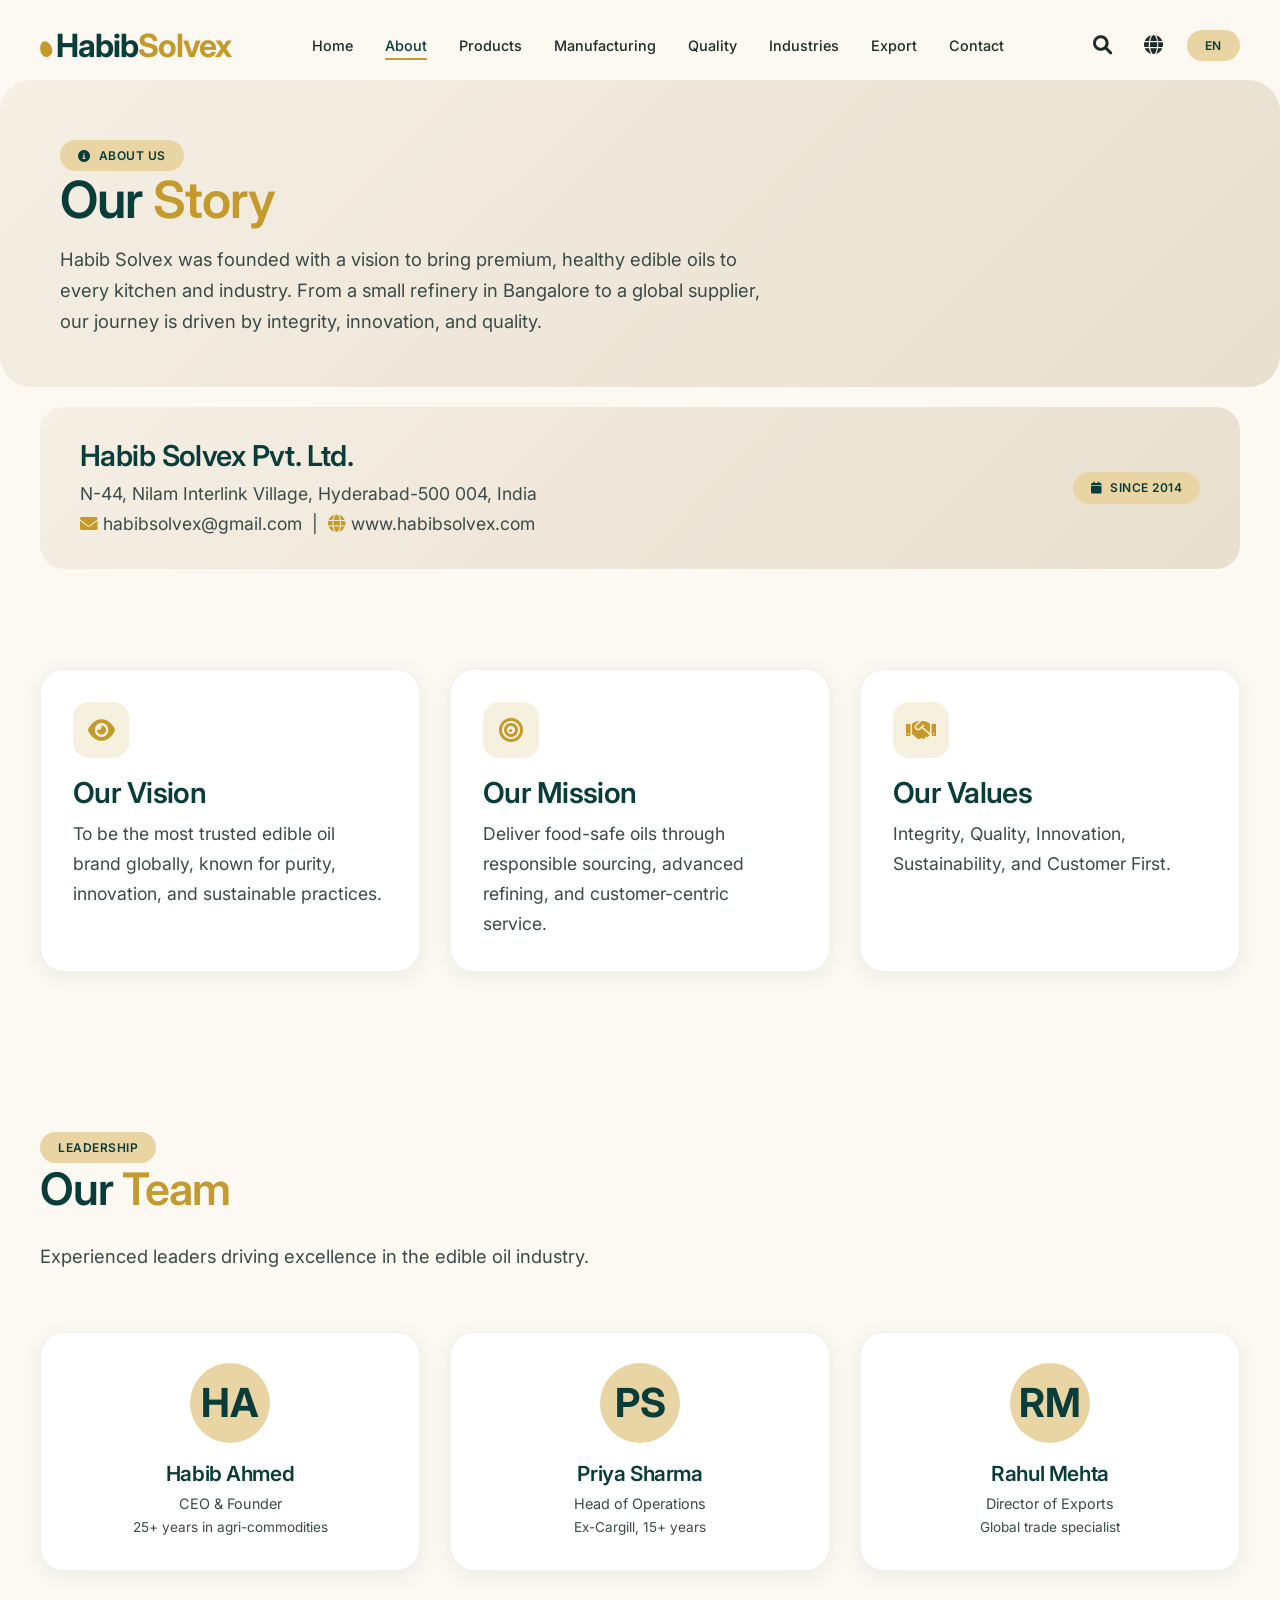
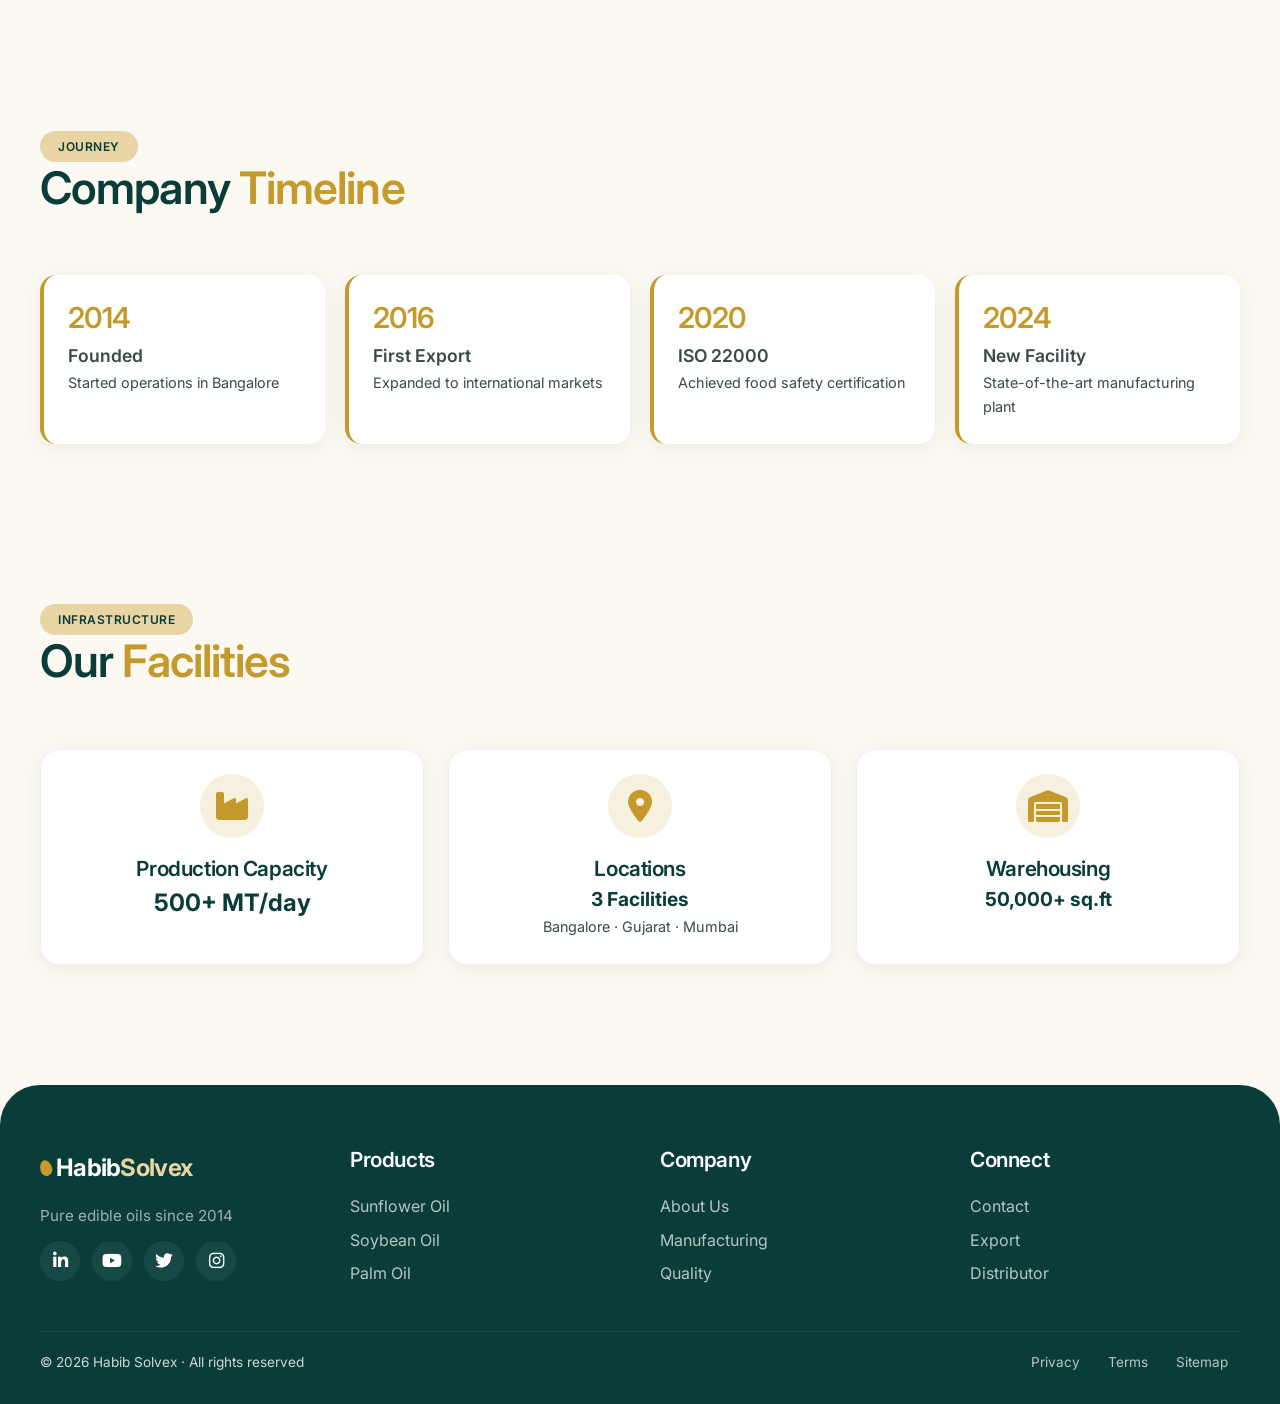
==== about.html @ c98171e0 "Add files via upload Initial commit: Habib Solvex website" ====
<!DOCTYPE html>
<html lang="en">
<head>
    <meta charset="UTF-8">
    <meta name="viewport" content="width=device-width, initial-scale=1.0">
    <title>About Us · Habib Solvex</title>
    
    <link rel="preconnect" href="https://fonts.googleapis.com">
    <link rel="preconnect" href="https://fonts.gstatic.com" crossorigin>
    <link href="https://fonts.googleapis.com/css2?family=Inter:opsz,wght@14..32,300;14..32,400;14..32,500;14..32,600;14..32,700&display=swap" rel="stylesheet">
    <link rel="stylesheet" href="https://cdnjs.cloudflare.com/ajax/libs/font-awesome/6.0.0-beta3/css/all.min.css">
    <link rel="stylesheet" href="css/styles.css">
</head>
<body>
    <!-- ===== NAVIGATION ===== -->
    <nav class="navbar" id="navbar">
        <div class="container">
            <a href="index.html" class="logo">
                <span class="oil-drop"></span>Habib<span>Solvex</span>
            </a>
            <ul class="nav-links">
                <li><a href="index.html">Home</a></li>
                <li><a href="about.html" class="active">About</a></li>
                <li><a href="products.html">Products</a></li>
                <li><a href="manufacturing.html">Manufacturing</a></li>
                <li><a href="quality.html">Quality</a></li>
                <li><a href="industries.html">Industries</a></li>
                <li><a href="export.html">Export</a></li>
                <li><a href="contact.html">Contact</a></li>
            </ul>
            <div class="nav-actions">
                <button aria-label="Search"><i class="fas fa-search"></i></button>
                <button aria-label="Language"><i class="fas fa-globe"></i></button>
                <span class="badge badge-gold">EN</span>
            </div>
            <div class="hamburger" aria-label="Toggle menu">
                <span></span>
                <span></span>
                <span></span>
            </div>
        </div>
    </nav>

    <!-- ===== ABOUT HERO ===== -->
    <section class="contact-hero" style="margin-top:80px;">
        <span class="badge badge-gold"><i class="fas fa-info-circle"></i> About Us</span>
        <h1>Our <span class="gold">Story</span></h1>
        <p style="max-width:700px;">Habib Solvex was founded with a vision to bring premium, healthy edible oils to every kitchen and industry. From a small refinery in Bangalore to a global supplier, our journey is driven by integrity, innovation, and quality.</p>
    </section>

    <!-- ===== COMPANY BANNER ===== -->
    <section class="section" style="padding:20px 0;">
        <div class="container">
            <div style="background:var(--gradient-hero);border-radius:24px;padding:30px 40px;display:flex;flex-wrap:wrap;align-items:center;justify-content:space-between;gap:20px;">
                <div>
                    <h3 style="color:var(--deep-green);margin:0;">Habib Solvex Pvt. Ltd.</h3>
                    <p style="color:var(--charcoal-light);margin:4px 0 0;">N-44, Nilam Interlink Village, Hyderabad-500 004, India</p>
                    <p style="color:var(--charcoal-light);margin:0;">
                        <i class="fas fa-envelope" style="color:var(--golden);"></i> habibsolvex@gmail.com &nbsp;|&nbsp;
                        <i class="fas fa-globe" style="color:var(--golden);"></i> www.habibsolvex.com
                    </p>
                </div>
                <div>
                    <span class="badge badge-gold"><i class="fas fa-calendar"></i> Since 2014</span>
                </div>
            </div>
        </div>
    </section>

    <!-- ===== VISION & MISSION ===== -->
    <section class="section">
        <div class="container">
            <div style="display:grid; grid-template-columns:repeat(auto-fit,minmax(300px,1fr)); gap:30px;">
                <div style="background:var(--white);padding:32px;border-radius:24px;border:1px solid rgba(10,61,58,0.06);box-shadow:var(--shadow-soft);">
                    <div style="width:56px;height:56px;background:var(--golden-glow);border-radius:16px;display:flex;align-items:center;justify-content:center;margin-bottom:16px;">
                        <i class="fas fa-eye" style="font-size:1.5rem;color:var(--golden);"></i>
                    </div>
                    <h3 style="color:var(--deep-green);margin-bottom:8px;">Our Vision</h3>
                    <p style="color:var(--charcoal-light);">To be the most trusted edible oil brand globally, known for purity, innovation, and sustainable practices.</p>
                </div>
                <div style="background:var(--white);padding:32px;border-radius:24px;border:1px solid rgba(10,61,58,0.06);box-shadow:var(--shadow-soft);">
                    <div style="width:56px;height:56px;background:var(--golden-glow);border-radius:16px;display:flex;align-items:center;justify-content:center;margin-bottom:16px;">
                        <i class="fas fa-bullseye" style="font-size:1.5rem;color:var(--golden);"></i>
                    </div>
                    <h3 style="color:var(--deep-green);margin-bottom:8px;">Our Mission</h3>
                    <p style="color:var(--charcoal-light);">Deliver food-safe oils through responsible sourcing, advanced refining, and customer-centric service.</p>
                </div>
                <div style="background:var(--white);padding:32px;border-radius:24px;border:1px solid rgba(10,61,58,0.06);box-shadow:var(--shadow-soft);">
                    <div style="width:56px;height:56px;background:var(--golden-glow);border-radius:16px;display:flex;align-items:center;justify-content:center;margin-bottom:16px;">
                        <i class="fas fa-handshake" style="font-size:1.5rem;color:var(--golden);"></i>
                    </div>
                    <h3 style="color:var(--deep-green);margin-bottom:8px;">Our Values</h3>
                    <p style="color:var(--charcoal-light);">Integrity, Quality, Innovation, Sustainability, and Customer First.</p>
                </div>
            </div>
        </div>
    </section>

    <!-- ===== LEADERSHIP ===== -->
    <section class="section">
        <div class="container">
            <div class="section-header">
                <span class="badge badge-gold">Leadership</span>
                <h2>Our <span class="gold">Team</span></h2>
                <p>Experienced leaders driving excellence in the edible oil industry.</p>
            </div>
            <div style="display:grid; grid-template-columns:repeat(auto-fit,minmax(220px,1fr)); gap:30px;">
                <div style="background:var(--white);padding:30px;border-radius:24px;text-align:center;border:1px solid rgba(10,61,58,0.06);box-shadow:var(--shadow-soft);">
                    <div style="width:80px;height:80px;margin:0 auto 16px;background:var(--golden-light);border-radius:50%;display:flex;align-items:center;justify-content:center;font-size:2.5rem;font-weight:700;color:var(--deep-green);">HA</div>
                    <h4 style="color:var(--deep-green);margin-bottom:4px;">Habib Ahmed</h4>
                    <p style="color:var(--charcoal-light);font-size:0.9rem;">CEO & Founder</p>
                    <p style="font-size:0.85rem;color:var(--charcoal-light);">25+ years in agri-commodities</p>
                </div>
                <div style="background:var(--white);padding:30px;border-radius:24px;text-align:center;border:1px solid rgba(10,61,58,0.06);box-shadow:var(--shadow-soft);">
                    <div style="width:80px;height:80px;margin:0 auto 16px;background:var(--golden-light);border-radius:50%;display:flex;align-items:center;justify-content:center;font-size:2.5rem;font-weight:700;color:var(--deep-green);">PS</div>
                    <h4 style="color:var(--deep-green);margin-bottom:4px;">Priya Sharma</h4>
                    <p style="color:var(--charcoal-light);font-size:0.9rem;">Head of Operations</p>
                    <p style="font-size:0.85rem;color:var(--charcoal-light);">Ex-Cargill, 15+ years</p>
                </div>
                <div style="background:var(--white);padding:30px;border-radius:24px;text-align:center;border:1px solid rgba(10,61,58,0.06);box-shadow:var(--shadow-soft);">
                    <div style="width:80px;height:80px;margin:0 auto 16px;background:var(--golden-light);border-radius:50%;display:flex;align-items:center;justify-content:center;font-size:2.5rem;font-weight:700;color:var(--deep-green);">RM</div>
                    <h4 style="color:var(--deep-green);margin-bottom:4px;">Rahul Mehta</h4>
                    <p style="color:var(--charcoal-light);font-size:0.9rem;">Director of Exports</p>
                    <p style="font-size:0.85rem;color:var(--charcoal-light);">Global trade specialist</p>
                </div>
            </div>
        </div>
    </section>

    <!-- ===== TIMELINE ===== -->
    <section class="section">
        <div class="container">
            <div class="section-header">
                <span class="badge badge-gold">Journey</span>
                <h2>Company <span class="gold">Timeline</span></h2>
            </div>
            <div style="display:grid; grid-template-columns:repeat(auto-fit,minmax(200px,1fr)); gap:20px;">
                <div style="background:var(--white);padding:24px;border-radius:16px;border-left:4px solid var(--golden);box-shadow:var(--shadow-soft);">
                    <h3 style="color:var(--golden);margin-bottom:4px;">2014</h3>
                    <p style="color:var(--charcoal-light);font-weight:600;">Founded</p>
                    <p style="font-size:0.9rem;color:var(--charcoal-light);">Started operations in Bangalore</p>
                </div>
                <div style="background:var(--white);padding:24px;border-radius:16px;border-left:4px solid var(--golden);box-shadow:var(--shadow-soft);">
                    <h3 style="color:var(--golden);margin-bottom:4px;">2016</h3>
                    <p style="color:var(--charcoal-light);font-weight:600;">First Export</p>
                    <p style="font-size:0.9rem;color:var(--charcoal-light);">Expanded to international markets</p>
                </div>
                <div style="background:var(--white);padding:24px;border-radius:16px;border-left:4px solid var(--golden);box-shadow:var(--shadow-soft);">
                    <h3 style="color:var(--golden);margin-bottom:4px;">2020</h3>
                    <p style="color:var(--charcoal-light);font-weight:600;">ISO 22000</p>
                    <p style="font-size:0.9rem;color:var(--charcoal-light);">Achieved food safety certification</p>
                </div>
                <div style="background:var(--white);padding:24px;border-radius:16px;border-left:4px solid var(--golden);box-shadow:var(--shadow-soft);">
                    <h3 style="color:var(--golden);margin-bottom:4px;">2024</h3>
                    <p style="color:var(--charcoal-light);font-weight:600;">New Facility</p>
                    <p style="font-size:0.9rem;color:var(--charcoal-light);">State-of-the-art manufacturing plant</p>
                </div>
            </div>
        </div>
    </section>

    <!-- ===== INFRASTRUCTURE ===== -->
    <section class="section">
        <div class="container">
            <div class="section-header">
                <span class="badge badge-gold">Infrastructure</span>
                <h2>Our <span class="gold">Facilities</span></h2>
            </div>
            <div style="display:grid;grid-template-columns:repeat(auto-fit,minmax(250px,1fr));gap:24px;">
                <div style="background:var(--white);padding:24px;border-radius:20px;text-align:center;border:1px solid rgba(10,61,58,0.06);box-shadow:var(--shadow-soft);">
                    <div style="width:64px;height:64px;margin:0 auto 16px;background:var(--golden-glow);border-radius:50%;display:flex;align-items:center;justify-content:center;">
                        <i class="fas fa-industry" style="font-size:2rem;color:var(--golden);"></i>
                    </div>
                    <h4>Production Capacity</h4>
                    <p style="font-size:1.5rem;font-weight:700;color:var(--deep-green);">500+ MT/day</p>
                </div>
                <div style="background:var(--white);padding:24px;border-radius:20px;text-align:center;border:1px solid rgba(10,61,58,0.06);box-shadow:var(--shadow-soft);">
                    <div style="width:64px;height:64px;margin:0 auto 16px;background:var(--golden-glow);border-radius:50%;display:flex;align-items:center;justify-content:center;">
                        <i class="fas fa-map-marker-alt" style="font-size:2rem;color:var(--golden);"></i>
                    </div>
                    <h4>Locations</h4>
                    <p style="font-size:1.2rem;font-weight:700;color:var(--deep-green);">3 Facilities</p>
                    <p style="font-size:0.9rem;color:var(--charcoal-light);">Bangalore · Gujarat · Mumbai</p>
                </div>
                <div style="background:var(--white);padding:24px;border-radius:20px;text-align:center;border:1px solid rgba(10,61,58,0.06);box-shadow:var(--shadow-soft);">
                    <div style="width:64px;height:64px;margin:0 auto 16px;background:var(--golden-glow);border-radius:50%;display:flex;align-items:center;justify-content:center;">
                        <i class="fas fa-warehouse" style="font-size:2rem;color:var(--golden);"></i>
                    </div>
                    <h4>Warehousing</h4>
                    <p style="font-size:1.2rem;font-weight:700;color:var(--deep-green);">50,000+ sq.ft</p>
                </div>
            </div>
        </div>
    </section>

    <!-- ===== FOOTER ===== -->
    <footer class="footer">
        <div class="container">
            <div class="footer-grid">
                <div>
                    <a href="index.html" class="logo" style="color:white; font-size:1.5rem;">
                        <span class="oil-drop"></span>Habib<span style="color:var(--golden-light);">Solvex</span>
                    </a>
                    <p style="color:rgba(255,255,255,0.6); margin-top:12px; font-size:0.95rem;">Pure edible oils since 2014</p>
                    <div class="social-links">
                        <a href="#"><i class="fab fa-linkedin-in"></i></a>
                        <a href="#"><i class="fab fa-youtube"></i></a>
                        <a href="#"><i class="fab fa-twitter"></i></a>
                        <a href="#"><i class="fab fa-instagram"></i></a>
                    </div>
                </div>
                <div>
                    <h4>Products</h4>
                    <a href="product-detail.html">Sunflower Oil</a>
                    <a href="product-detail.html">Soybean Oil</a>
                    <a href="product-detail.html">Palm Oil</a>
                </div>
                <div>
                    <h4>Company</h4>
                    <a href="about.html">About Us</a>
                    <a href="manufacturing.html">Manufacturing</a>
                    <a href="quality.html">Quality</a>
                </div>
                <div>
                    <h4>Connect</h4>
                    <a href="contact.html">Contact</a>
                    <a href="export.html">Export</a>
                    <a href="contact.html">Distributor</a>
                </div>
            </div>
            <div class="footer-bottom">
                <span>© 2026 Habib Solvex · All rights reserved</span>
                <div>
                    <a href="#">Privacy</a>
                    <a href="#">Terms</a>
                    <a href="#">Sitemap</a>
                </div>
            </div>
        </div>
    </footer>

    <script src="js/main.js"></script>
</body>
</html>
---- css/styles.css ----
/* ============================================
   HABIB SOLVEX - PREMIUM STYLES
   Left-Aligned Version (Matches Spring Boot)
   ============================================ */

/* ===== ROOT VARIABLES ===== */
:root {
    /* Primary Colors */
    --deep-green: #0a3d3a;
    --deep-green-dark: #062926;
    --deep-green-light: #1a5c57;
    
    /* Secondary Colors */
    --golden: #c49a2c;
    --golden-light: #e8d5a3;
    --golden-dark: #a67c1e;
    --golden-glow: rgba(196, 154, 44, 0.15);
    
    /* Accent Colors */
    --white: #ffffff;
    --charcoal: #1e2b2a;
    --charcoal-light: #3a4a48;
    --cream: #fcf9f2;
    --cream-dark: #f5efe4;
    
    /* Gradients */
    --gradient-hero: linear-gradient(135deg, #f5efe4 0%, #e8dfce 100%);
    --gradient-gold: linear-gradient(135deg, #c49a2c 0%, #e8b84c 100%);
    --gradient-green: linear-gradient(135deg, #0a3d3a 0%, #1a6b63 100%);
    
    /* Shadows */
    --shadow-soft: 0 4px 20px rgba(10, 61, 58, 0.08);
    --shadow-medium: 0 8px 40px rgba(10, 61, 58, 0.12);
    --shadow-heavy: 0 20px 60px rgba(10, 61, 58, 0.18);
    --shadow-gold: 0 8px 40px rgba(196, 154, 44, 0.25);
    
    /* Typography */
    --font-primary: 'Inter', -apple-system, BlinkMacSystemFont, sans-serif;
}

/* ===== RESET & BASE ===== */
* {
    margin: 0;
    padding: 0;
    box-sizing: border-box;
}

body {
    font-family: var(--font-primary);
    background: var(--cream);
    color: var(--charcoal);
    line-height: 1.6;
    -webkit-font-smoothing: antialiased;
}

.container {
    max-width: 1280px;
    margin: 0 auto;
    padding: 0 40px;
}

/* ===== TYPOGRAPHY ===== */
h1, h2, h3, h4, h5 {
    font-weight: 600;
    letter-spacing: -0.02em;
    color: var(--deep-green);
}

h1 { font-size: 3.5rem; line-height: 1.1; }
h2 { font-size: 2.8rem; line-height: 1.2; margin-bottom: 1.5rem; }
h3 { font-size: 1.8rem; line-height: 1.3; }
h4 { font-size: 1.3rem; line-height: 1.4; }

h2 .gold { color: var(--golden); }
.gold { color: var(--golden); }

p {
    color: var(--charcoal-light);
    font-size: 1.1rem;
    line-height: 1.7;
}

/* ===== BUTTONS ===== */
.btn {
    display: inline-flex;
    align-items: center;
    gap: 10px;
    padding: 14px 36px;
    border-radius: 50px;
    font-weight: 600;
    font-size: 0.95rem;
    text-decoration: none;
    transition: all 0.3s cubic-bezier(0.4, 0, 0.2, 1);
    border: 2px solid transparent;
    cursor: pointer;
}

.btn-primary {
    background: var(--gradient-green);
    color: var(--white);
    border-color: var(--deep-green);
}
.btn-primary:hover {
    transform: translateY(-3px);
    box-shadow: var(--shadow-heavy);
    background: var(--deep-green-dark);
}

.btn-gold {
    background: var(--gradient-gold);
    color: var(--white);
    border-color: var(--golden);
}
.btn-gold:hover {
    transform: translateY(-3px);
    box-shadow: var(--shadow-gold);
    background: var(--golden-dark);
}

.btn-outline {
    background: transparent;
    color: var(--deep-green);
    border-color: var(--deep-green);
}
.btn-outline:hover {
    background: var(--deep-green);
    color: var(--white);
    transform: translateY(-3px);
}

.btn-lg { padding: 18px 48px; font-size: 1.1rem; }
.btn-sm { padding: 10px 24px; font-size: 0.85rem; }

/* ===== BADGE ===== */
.badge {
    display: inline-flex;
    align-items: center;
    gap: 8px;
    padding: 6px 18px;
    border-radius: 50px;
    font-weight: 600;
    font-size: 0.75rem;
    letter-spacing: 0.5px;
    text-transform: uppercase;
    background: var(--golden-light);
    color: var(--deep-green);
}
.badge-gold { background: var(--golden-light); color: var(--deep-green); }

/* ===== NAVIGATION ===== */
.navbar {
    display: flex;
    justify-content: space-between;
    align-items: center;
    padding: 20px 0;
    position: fixed;
    top: 0;
    left: 0;
    right: 0;
    z-index: 1000;
    transition: all 0.3s ease;
    padding: 20px 40px;
}

.navbar.scrolled {
    background: rgba(252, 249, 242, 0.95);
    backdrop-filter: blur(10px);
    padding: 12px 40px;
    box-shadow: 0 2px 30px rgba(0, 0, 0, 0.06);
}

.navbar .container {
    width: 100%;
    max-width: 1280px;
    margin: 0 auto;
    display: flex;
    justify-content: space-between;
    align-items: center;
    padding: 0;
}

.logo {
    font-size: 2rem;
    font-weight: 700;
    color: var(--deep-green);
    letter-spacing: -0.03em;
    text-decoration: none;
}
.logo span { color: var(--golden); }
.logo .oil-drop {
    display: inline-block;
    width: 12px;
    height: 16px;
    background: var(--golden);
    border-radius: 50% 50% 50% 50% / 60% 60% 40% 40%;
    margin-right: 4px;
    transform: rotate(-15deg);
}

.nav-links {
    display: flex;
    gap: 32px;
    list-style: none;
}
.nav-links a {
    text-decoration: none;
    color: var(--charcoal);
    font-size: 0.9rem;
    font-weight: 500;
    transition: all 0.3s;
    position: relative;
    padding: 4px 0;
}
.nav-links a::after {
    content: '';
    position: absolute;
    bottom: -2px;
    left: 0;
    width: 0;
    height: 2px;
    background: var(--golden);
    transition: width 0.3s ease;
}
.nav-links a:hover::after,
.nav-links a.active::after {
    width: 100%;
}
.nav-links a:hover,
.nav-links a.active {
    color: var(--deep-green);
}

.nav-actions {
    display: flex;
    align-items: center;
    gap: 16px;
}
.nav-actions button {
    background: none;
    border: none;
    color: var(--charcoal);
    font-size: 1.2rem;
    cursor: pointer;
    transition: color 0.3s;
    padding: 8px;
}
.nav-actions button:hover { color: var(--golden); }

.hamburger {
    display: none;
    flex-direction: column;
    gap: 5px;
    cursor: pointer;
}
.hamburger span {
    width: 25px;
    height: 3px;
    background: var(--charcoal);
    border-radius: 3px;
    transition: all 0.3s;
}

/* ===== HERO ===== */
.hero {
    background: var(--gradient-hero);
    border-radius: 32px;
    padding: 80px 60px;
    margin-top: 80px;
    display: flex;
    align-items: center;
    gap: 60px;
    position: relative;
    overflow: hidden;
}
.hero::before {
    content: '';
    position: absolute;
    top: -50%;
    right: -20%;
    width: 600px;
    height: 600px;
    border-radius: 50%;
    background: radial-gradient(circle, rgba(196, 154, 44, 0.08) 0%, transparent 70%);
}
.hero-content { flex: 1; position: relative; z-index: 1; }
.hero-content .badge { margin-bottom: 20px; }
.hero-content h1 { font-size: 3.8rem; color: var(--deep-green); }
.hero-content h1 .gold { color: var(--golden); }
.hero-content p {
    font-size: 1.2rem;
    max-width: 540px;
    margin: 24px 0 32px;
}
.hero-actions { display: flex; flex-wrap: wrap; gap: 16px; }

.hero-stats {
    display: flex;
    gap: 48px;
    margin-top: 40px;
    padding-top: 32px;
    border-top: 1px solid rgba(10, 61, 58, 0.08);
}
.hero-stats .stat { text-align: left; }
.hero-stats .stat-number {
    display: block;
    font-size: 2.2rem;
    font-weight: 700;
    color: var(--deep-green);
}
.hero-stats .stat-label {
    font-size: 0.9rem;
    color: var(--charcoal-light);
    font-weight: 500;
}

.hero-visual { flex: 0 0 45%; position: relative; z-index: 1; }
.hero-visual img {
    width: 100%;
    border-radius: 24px;
    box-shadow: var(--shadow-heavy);
}
.hero-visual .floating-badge {
    position: absolute;
    bottom: -20px;
    left: -20px;
    background: var(--white);
    padding: 16px 24px;
    border-radius: 16px;
    box-shadow: var(--shadow-medium);
    display: flex;
    align-items: center;
    gap: 12px;
}
.hero-visual .floating-badge i { color: var(--golden); font-size: 1.5rem; }

/* ===== SECTIONS - LEFT ALIGNED ===== */
.section { padding: 80px 0; }
.section-divider {
    border: none;
    height: 1px;
    background: linear-gradient(to right, var(--golden-light), transparent);
    margin: 0;
}

/* ===== SECTION HEADER - LEFT ALIGNED ===== */
.section-header {
    text-align: left;
    max-width: 700px;
    margin-bottom: 60px;
}
.section-header p {
    font-size: 1.15rem;
    color: var(--charcoal-light);
}

/* ===== PRODUCT GRID ===== */
.product-grid {
    display: grid;
    grid-template-columns: repeat(auto-fit, minmax(200px, 1fr));
    gap: 24px;
    margin: 40px 0;
}
.product-card {
    background: var(--white);
    padding: 30px 20px;
    border-radius: 24px;
    text-align: center;
    transition: all 0.4s;
    border: 1px solid rgba(10, 61, 58, 0.06);
}
.product-card:hover {
    transform: translateY(-8px);
    border-color: var(--golden-light);
    box-shadow: var(--shadow-medium);
}
.product-card .icon-wrapper {
    width: 72px;
    height: 72px;
    margin: 0 auto 16px;
    background: var(--cream);
    border-radius: 50%;
    display: flex;
    align-items: center;
    justify-content: center;
    transition: all 0.3s;
}
.product-card:hover .icon-wrapper {
    background: var(--golden-light);
    transform: scale(1.05);
}
.product-card .icon-wrapper i { font-size: 2.2rem; color: var(--golden); }
.product-card h4 { color: var(--deep-green); margin-bottom: 4px; }
.product-card p { font-size: 0.9rem; color: var(--charcoal-light); }
.product-card .btn { margin-top: 16px; padding: 8px 24px; font-size: 0.85rem; }

/* ===== FEATURES ===== */
.features-grid {
    display: grid;
    grid-template-columns: repeat(auto-fit, minmax(250px, 1fr));
    gap: 30px;
    margin: 40px 0;
}
.feature-card {
    background: var(--white);
    padding: 32px;
    border-radius: 24px;
    border: 1px solid rgba(10, 61, 58, 0.06);
    transition: all 0.4s;
}
.feature-card:hover {
    transform: translateY(-4px);
    box-shadow: var(--shadow-medium);
}
.feature-card .icon {
    width: 56px;
    height: 56px;
    background: var(--golden-glow);
    border-radius: 16px;
    display: flex;
    align-items: center;
    justify-content: center;
    margin-bottom: 16px;
}
.feature-card .icon i { font-size: 1.5rem; color: var(--golden); }
.feature-card h4 { color: var(--deep-green); margin-bottom: 8px; }
.feature-card p { font-size: 0.95rem; color: var(--charcoal-light); }

/* ===== CERTIFICATIONS - LEFT ALIGNED ===== */
.cert-grid {
    display: flex;
    flex-wrap: wrap;
    gap: 20px;
    justify-content: flex-start;
}
.cert-item {
    background: var(--white);
    padding: 16px 28px;
    border-radius: 50px;
    display: flex;
    align-items: center;
    gap: 12px;
    border: 1px solid rgba(10, 61, 58, 0.06);
    transition: all 0.3s;
    box-shadow: var(--shadow-soft);
}
.cert-item:hover {
    transform: translateY(-2px);
    box-shadow: var(--shadow-medium);
    border-color: var(--golden-light);
}
.cert-item i { color: var(--golden); font-size: 1.3rem; }
.cert-item span { font-weight: 500; color: var(--deep-green); }

/* ===== TESTIMONIALS ===== */
.testimonial-grid {
    display: grid;
    grid-template-columns: repeat(auto-fit, minmax(300px, 1fr));
    gap: 30px;
    margin: 40px 0;
}
.testimonial-card {
    background: var(--white);
    padding: 32px;
    border-radius: 24px;
    border: 1px solid rgba(10, 61, 58, 0.06);
    transition: all 0.3s;
}
.testimonial-card:hover { box-shadow: var(--shadow-medium); }
.testimonial-card .quote-icon {
    color: var(--golden);
    font-size: 2rem;
    opacity: 0.3;
    margin-bottom: 12px;
}
.testimonial-card blockquote {
    font-size: 1.05rem;
    color: var(--charcoal);
    font-style: italic;
    margin: 12px 0 20px;
    line-height: 1.7;
}
.testimonial-card .author {
    display: flex;
    align-items: center;
    gap: 14px;
}
.testimonial-card .author .avatar {
    width: 48px;
    height: 48px;
    border-radius: 50%;
    background: var(--golden-light);
    display: flex;
    align-items: center;
    justify-content: center;
    font-weight: 700;
    color: var(--deep-green);
}
.testimonial-card .author .info strong {
    display: block;
    color: var(--deep-green);
}
.testimonial-card .author .info span {
    font-size: 0.85rem;
    color: var(--charcoal-light);
}

/* ===== CONTACT ===== */
.contact-hero {
    background: var(--gradient-hero);
    border-radius: 32px;
    padding: 60px 60px 50px;
    margin-top: 80px;
    text-align: left;
    position: relative;
    overflow: hidden;
}
.contact-hero h1 { font-size: 3.2rem; color: var(--deep-green); }
.contact-hero p { font-size: 1.15rem; color: var(--charcoal-light); max-width: 600px; margin: 16px 0 0; }

.contact-grid {
    display: grid;
    grid-template-columns: 1fr 1.2fr;
    gap: 50px;
    margin: 50px 0;
}
.contact-info {
    background: var(--white);
    padding: 40px;
    border-radius: 24px;
    border: 1px solid rgba(10, 61, 58, 0.06);
    box-shadow: var(--shadow-soft);
}
.contact-info h2 { font-size: 1.8rem; margin-bottom: 8px; }
.contact-info .subtitle { color: var(--charcoal-light); margin-bottom: 30px; }

.info-item {
    display: flex;
    align-items: flex-start;
    gap: 16px;
    padding: 16px 0;
    border-bottom: 1px solid rgba(10, 61, 58, 0.06);
}
.info-item:last-child { border-bottom: none; }
.info-item .icon {
    width: 48px;
    height: 48px;
    min-width: 48px;
    background: var(--golden-glow);
    border-radius: 14px;
    display: flex;
    align-items: center;
    justify-content: center;
    color: var(--golden);
    font-size: 1.2rem;
}
.info-item .content h4 {
    color: var(--deep-green);
    font-size: 0.9rem;
    margin-bottom: 2px;
}
.info-item .content p { color: var(--charcoal-light); font-size: 0.95rem; }
.info-item .content a {
    color: var(--deep-green);
    text-decoration: none;
    transition: color 0.3s;
}
.info-item .content a:hover { color: var(--golden); }

.quick-contact {
    display: grid;
    grid-template-columns: 1fr 1fr;
    gap: 12px;
    margin-top: 24px;
}
.quick-contact .btn-whatsapp {
    background: #25D366;
    color: white;
    border-color: #25D366;
    display: inline-flex;
    align-items: center;
    justify-content: center;
    gap: 10px;
    padding: 12px 20px;
    border-radius: 50px;
    font-weight: 600;
    font-size: 0.9rem;
    text-decoration: none;
    transition: all 0.3s;
}
.quick-contact .btn-whatsapp:hover { transform: translateY(-2px); box-shadow: 0 8px 30px rgba(37, 211, 102, 0.3); }
.quick-contact .btn-phone {
    background: var(--deep-green);
    color: white;
    border-color: var(--deep-green);
    display: inline-flex;
    align-items: center;
    justify-content: center;
    gap: 10px;
    padding: 12px 20px;
    border-radius: 50px;
    font-weight: 600;
    font-size: 0.9rem;
    text-decoration: none;
    transition: all 0.3s;
}
.quick-contact .btn-phone:hover { transform: translateY(-2px); box-shadow: var(--shadow-medium); }

.contact-form-wrapper {
    background: var(--white);
    padding: 40px;
    border-radius: 24px;
    border: 1px solid rgba(10, 61, 58, 0.06);
    box-shadow: var(--shadow-soft);
}
.contact-form-wrapper h2 { font-size: 1.8rem; margin-bottom: 8px; }
.contact-form-wrapper .subtitle { color: var(--charcoal-light); margin-bottom: 30px; }

.form-group { margin-bottom: 18px; }
.form-group label {
    display: block;
    font-weight: 600;
    font-size: 0.9rem;
    color: var(--deep-green);
    margin-bottom: 6px;
}
.form-group label .required { color: #dc3545; margin-left: 2px; }
.form-group input,
.form-group textarea,
.form-group select {
    width: 100%;
    padding: 14px 18px;
    border: 2px solid rgba(10, 61, 58, 0.08);
    border-radius: 14px;
    font-family: var(--font-primary);
    font-size: 1rem;
    transition: all 0.3s;
    background: var(--cream);
    color: var(--charcoal);
}
.form-group input:focus,
.form-group textarea:focus,
.form-group select:focus {
    outline: none;
    border-color: var(--golden);
    background: var(--white);
    box-shadow: 0 0 0 4px var(--golden-glow);
}
.form-group textarea { height: 120px; resize: vertical; }
.form-row { display: grid; grid-template-columns: 1fr 1fr; gap: 18px; }

/* ===== FOOTER ===== */
.footer {
    background: var(--deep-green);
    color: rgba(255, 255, 255, 0.8);
    padding: 60px 0 30px;
    border-radius: 40px 40px 0 0;
    margin-top: 40px;
}
.footer-grid {
    display: grid;
    grid-template-columns: repeat(auto-fit, minmax(180px, 1fr));
    gap: 40px;
    margin-bottom: 40px;
}
.footer h4 { color: var(--white); margin-bottom: 16px; }
.footer a {
    color: rgba(255, 255, 255, 0.7);
    text-decoration: none;
    display: block;
    padding: 4px 0;
    transition: color 0.3s;
}
.footer a:hover { color: var(--golden-light); }
.footer .social-links {
    display: flex;
    gap: 12px;
    margin-top: 12px;
}
.footer .social-links a {
    width: 40px;
    height: 40px;
    background: rgba(255, 255, 255, 0.06);
    border-radius: 50%;
    display: flex;
    align-items: center;
    justify-content: center;
    transition: all 0.3s;
    font-size: 1.1rem;
    color: var(--white);
}
.footer .social-links a:hover {
    background: var(--golden);
    color: var(--white);
    transform: translateY(-2px);
}
.footer-bottom {
    border-top: 1px solid rgba(255, 255, 255, 0.06);
    padding-top: 20px;
    display: flex;
    justify-content: space-between;
    flex-wrap: wrap;
    font-size: 0.85rem;
}
.footer-bottom a { display: inline; padding: 0 12px; }

/* ===== ALERTS ===== */
.alert {
    padding: 16px 24px;
    border-radius: 16px;
    margin-bottom: 24px;
    display: none;
    align-items: center;
    gap: 12px;
}
.alert.show { display: flex; }
.alert-success {
    background: #d4edda;
    border: 1px solid #c3e6cb;
    color: #155724;
}
.alert-success i { color: #28a745; font-size: 1.3rem; }
.alert-error {
    background: #f8d7da;
    border: 1px solid #f5c6cb;
    color: #721c24;
}
.alert-error i { color: #dc3545; font-size: 1.3rem; }
.alert .close-btn {
    margin-left: auto;
    cursor: pointer;
    font-weight: 700;
    font-size: 1.2rem;
    background: none;
    border: none;
    opacity: 0.6;
    transition: opacity 0.3s;
}
.alert .close-btn:hover { opacity: 1; }

/* ===== RESPONSIVE ===== */
@media (max-width: 1024px) {
    .contact-grid { grid-template-columns: 1fr; }
    .hero { padding: 60px 40px; }
    .hero-content h1 { font-size: 3rem; }
}

@media (max-width: 768px) {
    .container { padding: 0 20px; }
    h1 { font-size: 2.5rem; }
    h2 { font-size: 2rem; }
    
    .hero {
        flex-direction: column;
        padding: 40px 24px;
        margin-top: 70px;
    }
    .hero-content h1 { font-size: 2.4rem; }
    .hero-stats { gap: 24px; flex-wrap: wrap; }
    .hero-visual { flex: 1; width: 100%; }
    
    .nav-links {
        display: none;
        flex-direction: column;
        background: var(--cream);
        position: absolute;
        top: 70px;
        left: 0;
        right: 0;
        padding: 20px;
        box-shadow: var(--shadow-medium);
        border-radius: 0 0 20px 20px;
    }
    .nav-links.open { display: flex; }
    .hamburger { display: flex; }
    
    .form-row { grid-template-columns: 1fr; }
    .quick-contact { grid-template-columns: 1fr; }
    .product-grid { grid-template-columns: 1fr 1fr; }
    
    .contact-hero { padding: 40px 24px; margin-top: 70px; }
    .contact-hero h1 { font-size: 2.2rem; }
    .contact-info, .contact-form-wrapper { padding: 24px; }
    
    .footer-grid { grid-template-columns: 1fr 1fr; }
    
    .cert-grid { justify-content: flex-start; }
    
    .section-header { text-align: left; }
}

@media (max-width: 480px) {
    .hero-content h1 { font-size: 2rem; }
    .hero-actions .btn { width: 100%; justify-content: center; }
    .product-grid { grid-template-columns: 1fr 1fr; }
}
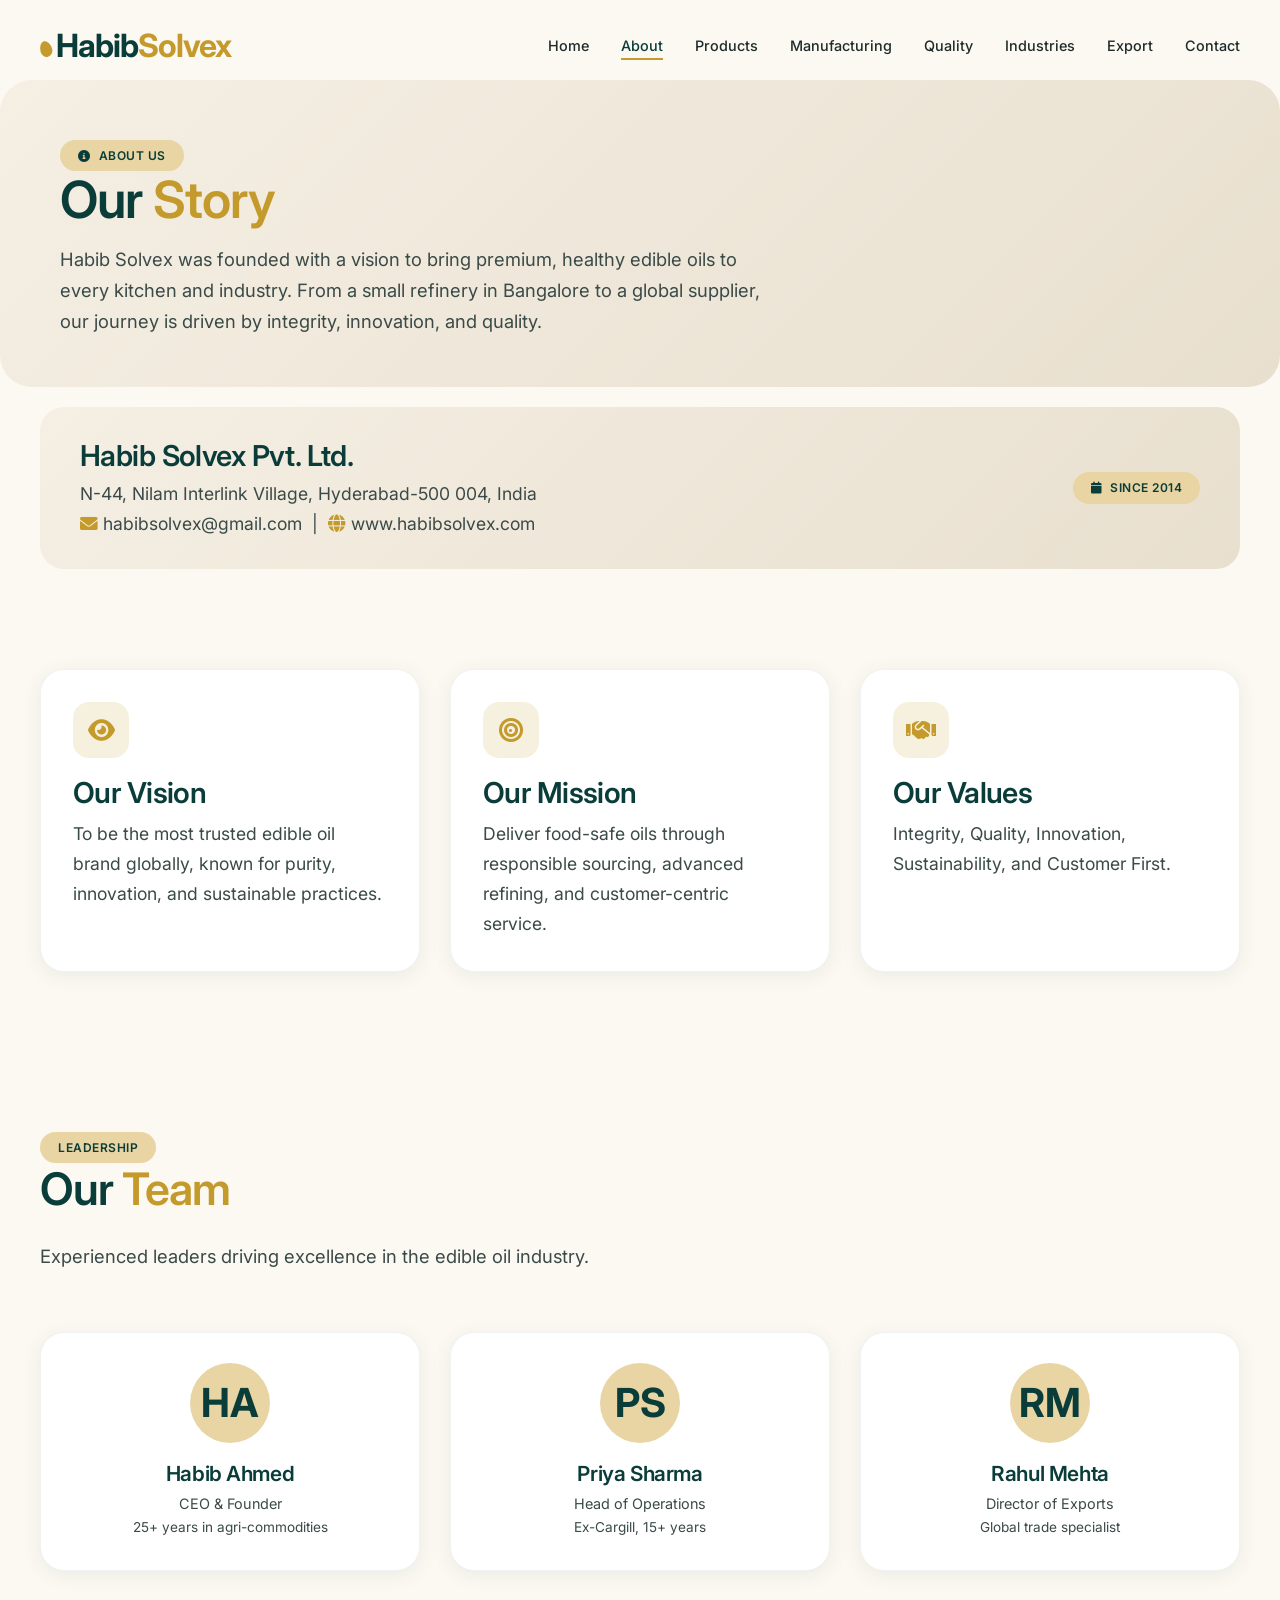
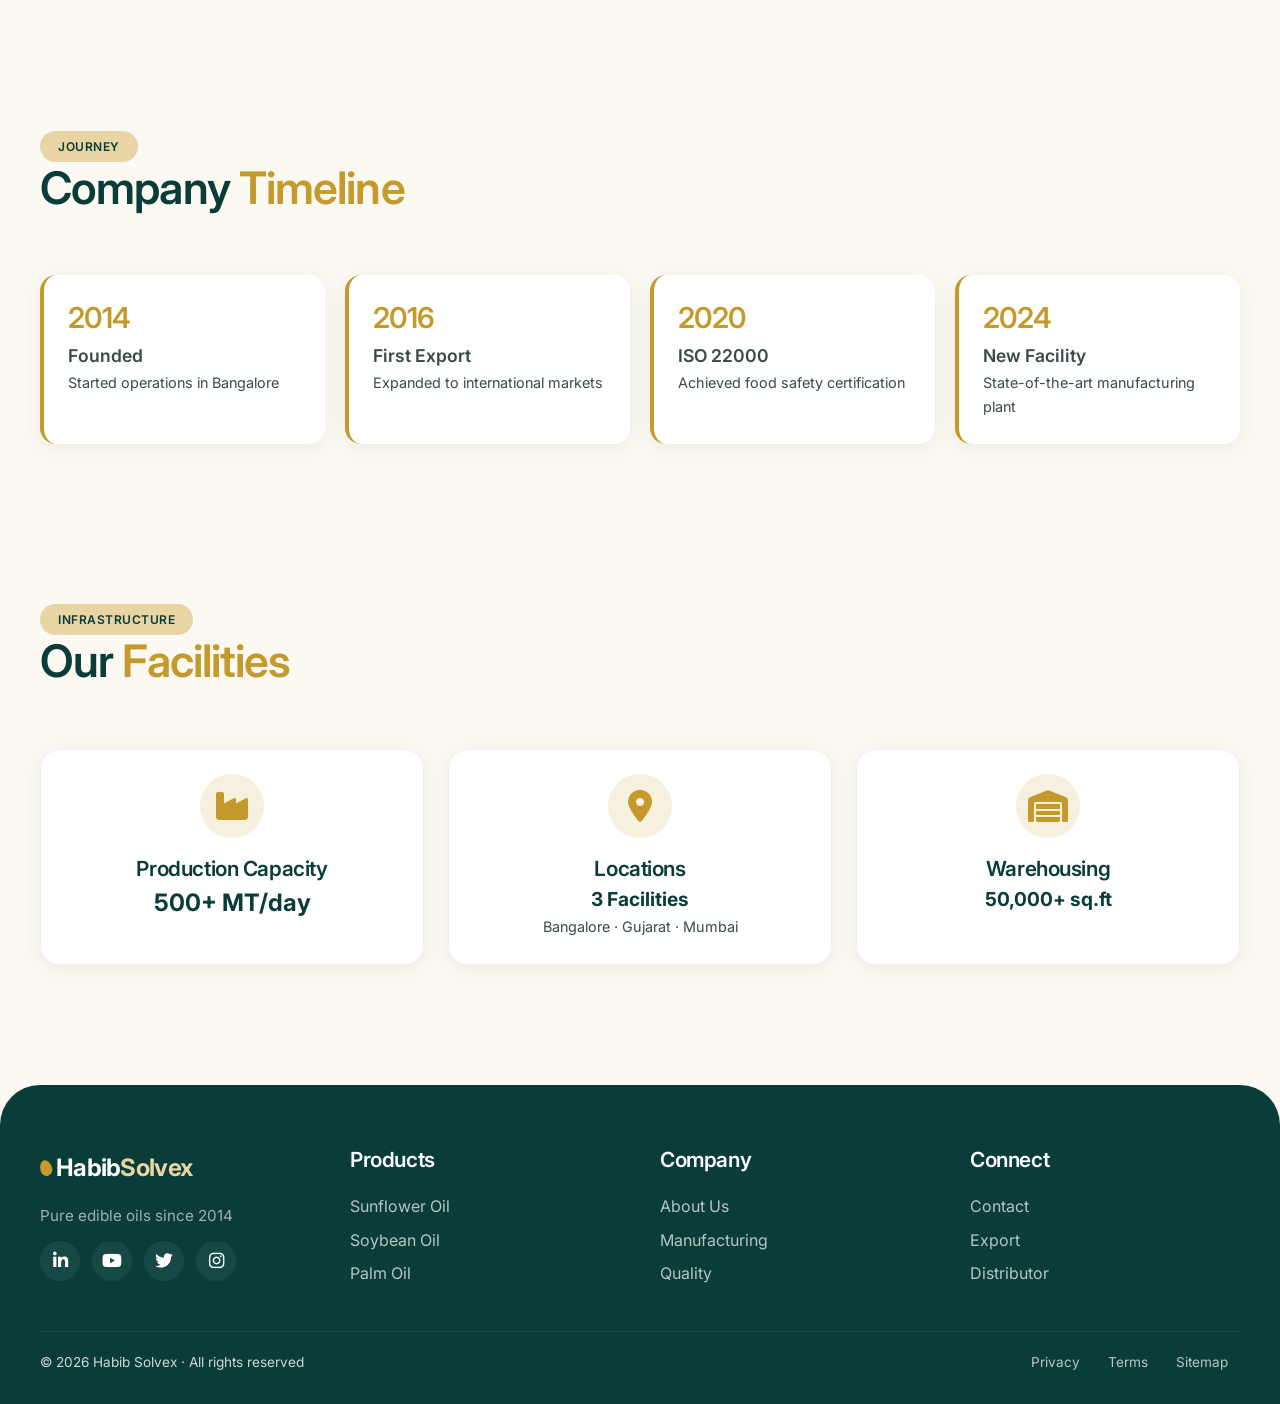
==== commit 571f6452: "Update about.html" ====
--- a/about.html
+++ b/about.html
@@ -28,11 +28,11 @@
                 <li><a href="export.html">Export</a></li>
                 <li><a href="contact.html">Contact</a></li>
             </ul>
-            <div class="nav-actions">
+            <!-- <div class="nav-actions">
                 <button aria-label="Search"><i class="fas fa-search"></i></button>
                 <button aria-label="Language"><i class="fas fa-globe"></i></button>
                 <span class="badge badge-gold">EN</span>
-            </div>
+            </div> -->
             <div class="hamburger" aria-label="Toggle menu">
                 <span></span>
                 <span></span>
@@ -241,4 +241,4 @@
 
     <script src="js/main.js"></script>
 </body>
-</html>+</html>
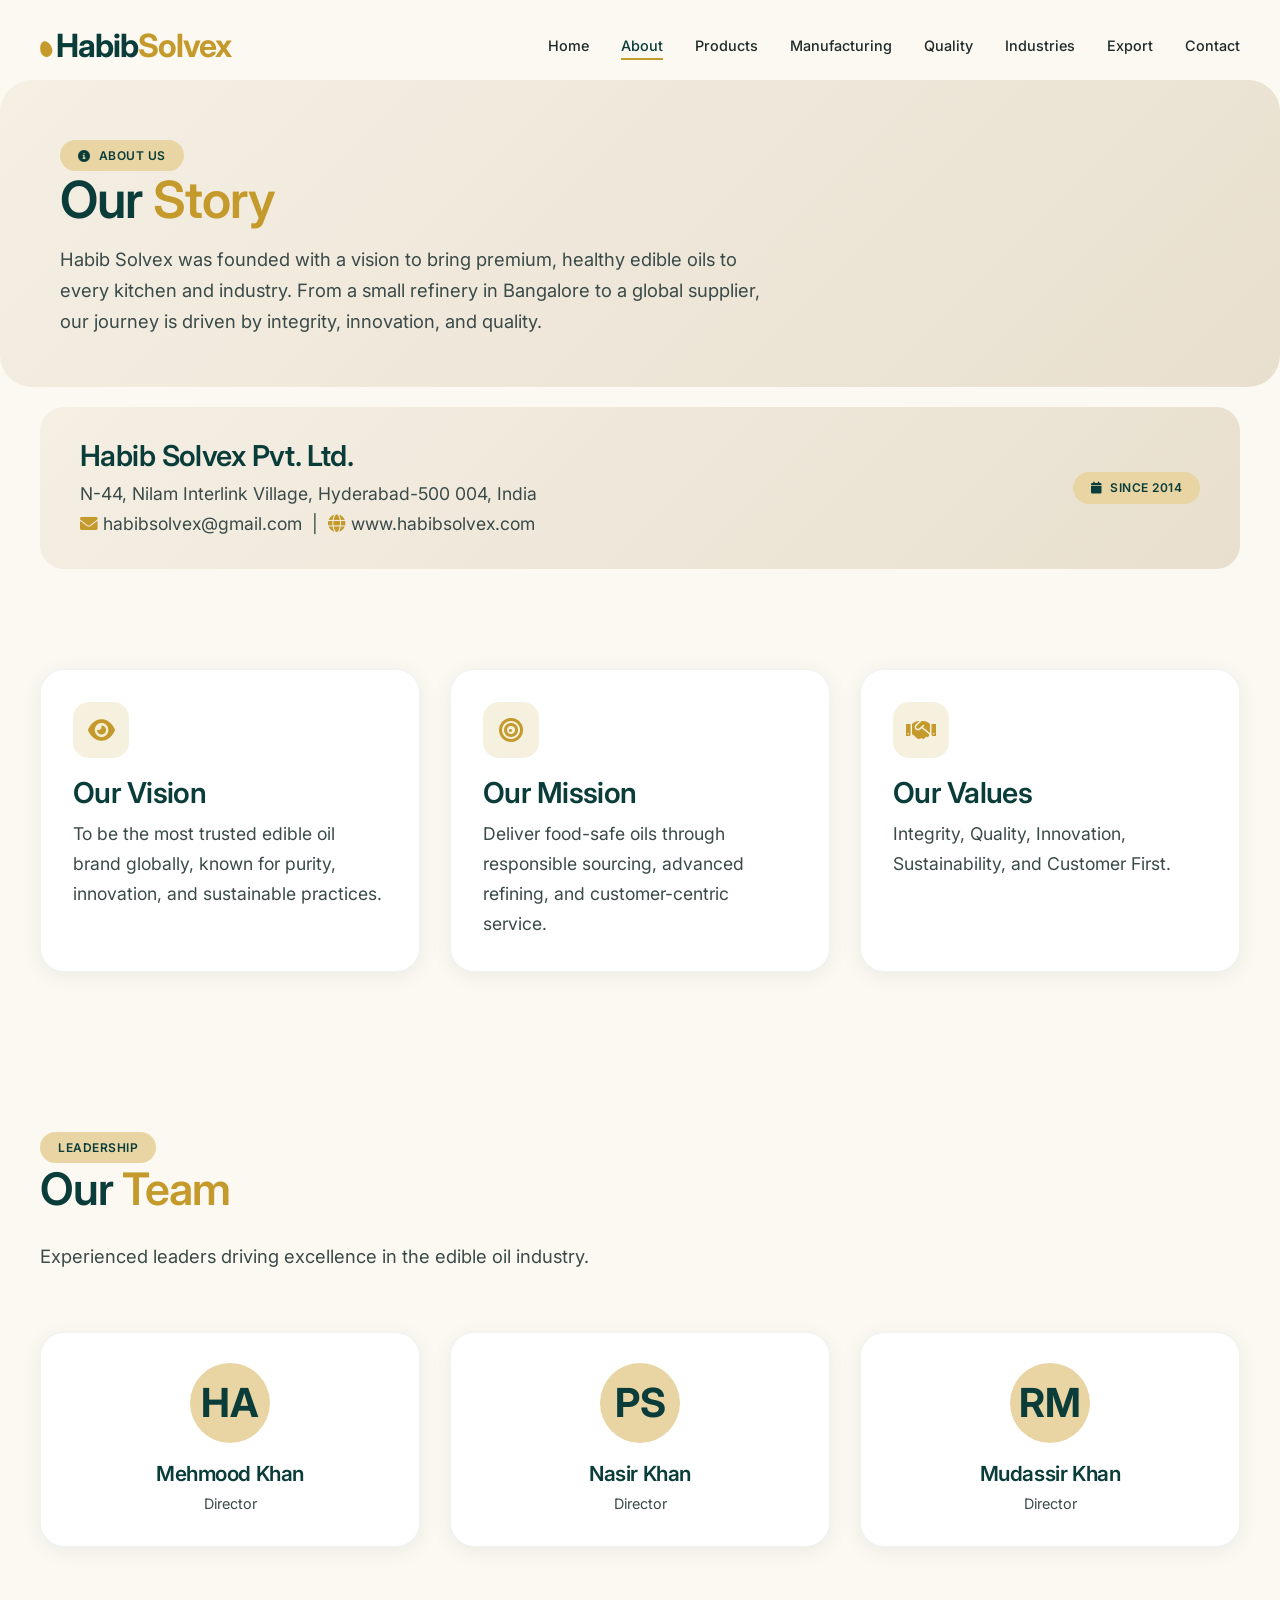
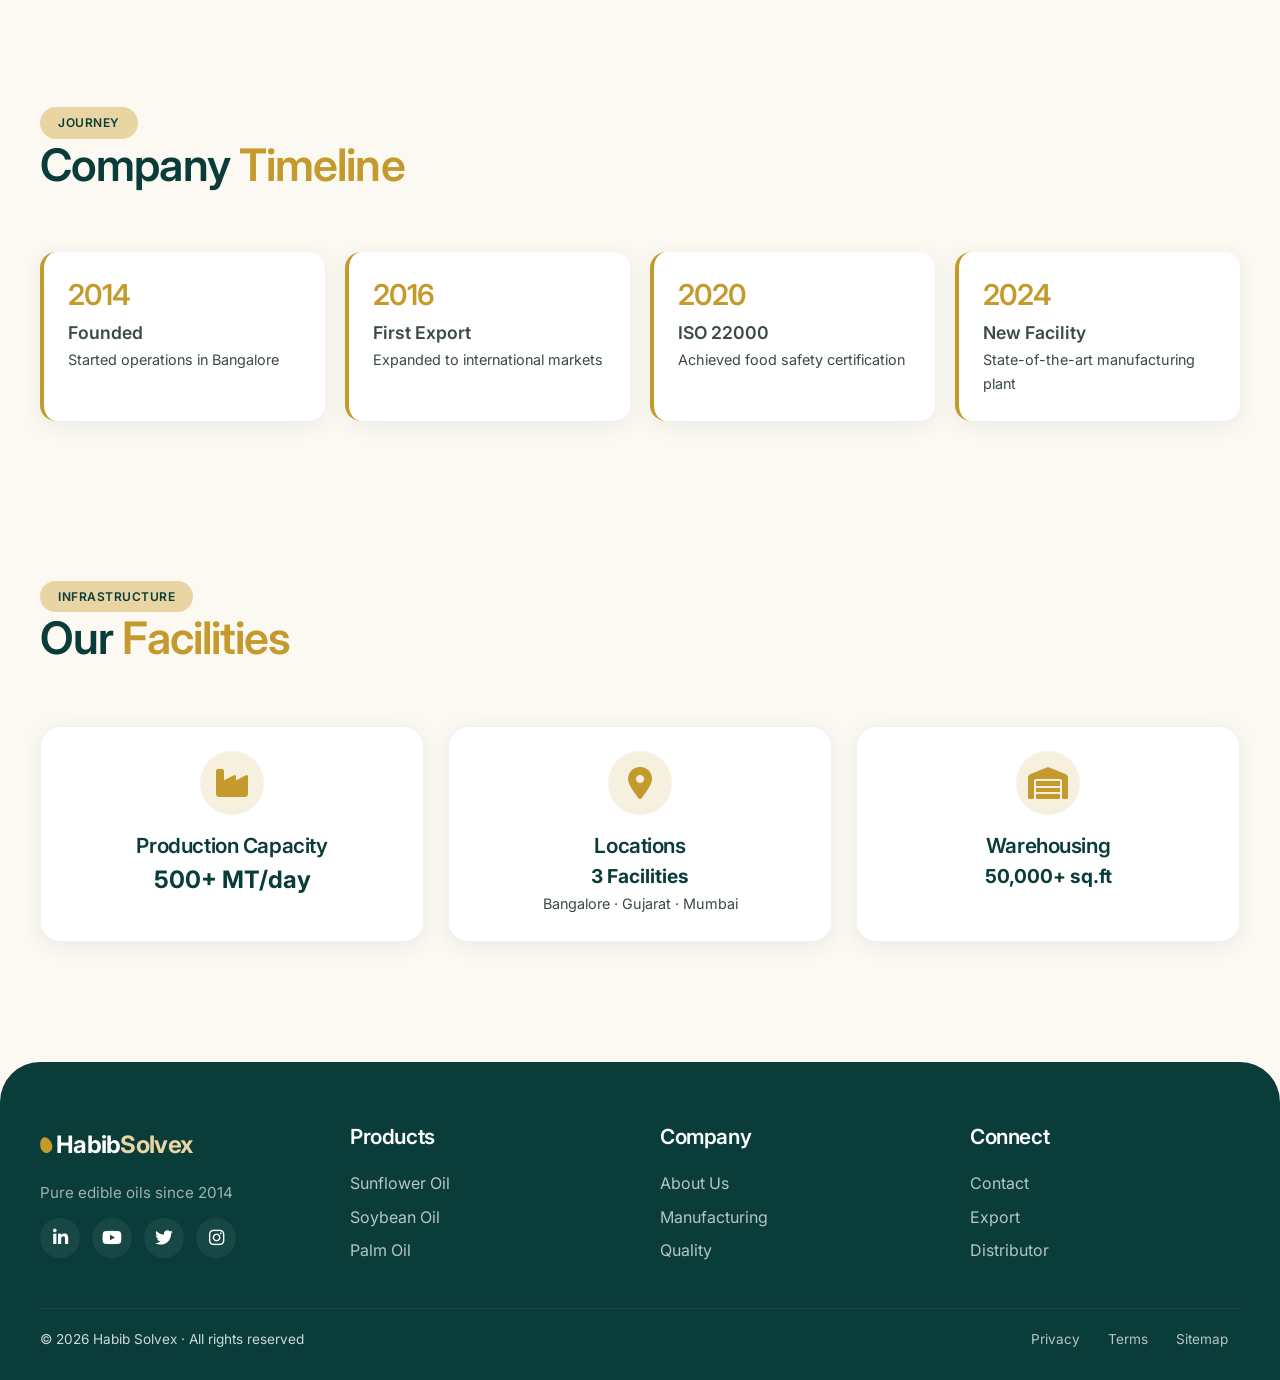
==== commit 361c5270: "Update about.html" ====
--- a/about.html
+++ b/about.html
@@ -107,21 +107,21 @@
             <div style="display:grid; grid-template-columns:repeat(auto-fit,minmax(220px,1fr)); gap:30px;">
                 <div style="background:var(--white);padding:30px;border-radius:24px;text-align:center;border:1px solid rgba(10,61,58,0.06);box-shadow:var(--shadow-soft);">
                     <div style="width:80px;height:80px;margin:0 auto 16px;background:var(--golden-light);border-radius:50%;display:flex;align-items:center;justify-content:center;font-size:2.5rem;font-weight:700;color:var(--deep-green);">HA</div>
-                    <h4 style="color:var(--deep-green);margin-bottom:4px;">Habib Ahmed</h4>
-                    <p style="color:var(--charcoal-light);font-size:0.9rem;">CEO & Founder</p>
-                    <p style="font-size:0.85rem;color:var(--charcoal-light);">25+ years in agri-commodities</p>
+                    <h4 style="color:var(--deep-green);margin-bottom:4px;">Mehmood Khan</h4>
+                    <p style="color:var(--charcoal-light);font-size:0.9rem;">Director</p>
+                    <p style="font-size:0.85rem;color:var(--charcoal-light);"></p>
                 </div>
                 <div style="background:var(--white);padding:30px;border-radius:24px;text-align:center;border:1px solid rgba(10,61,58,0.06);box-shadow:var(--shadow-soft);">
                     <div style="width:80px;height:80px;margin:0 auto 16px;background:var(--golden-light);border-radius:50%;display:flex;align-items:center;justify-content:center;font-size:2.5rem;font-weight:700;color:var(--deep-green);">PS</div>
-                    <h4 style="color:var(--deep-green);margin-bottom:4px;">Priya Sharma</h4>
-                    <p style="color:var(--charcoal-light);font-size:0.9rem;">Head of Operations</p>
-                    <p style="font-size:0.85rem;color:var(--charcoal-light);">Ex-Cargill, 15+ years</p>
+                    <h4 style="color:var(--deep-green);margin-bottom:4px;">Nasir Khan</h4>
+                    <p style="color:var(--charcoal-light);font-size:0.9rem;">Director</p>
+                    <p style="font-size:0.85rem;color:var(--charcoal-light);"></p>
                 </div>
                 <div style="background:var(--white);padding:30px;border-radius:24px;text-align:center;border:1px solid rgba(10,61,58,0.06);box-shadow:var(--shadow-soft);">
                     <div style="width:80px;height:80px;margin:0 auto 16px;background:var(--golden-light);border-radius:50%;display:flex;align-items:center;justify-content:center;font-size:2.5rem;font-weight:700;color:var(--deep-green);">RM</div>
-                    <h4 style="color:var(--deep-green);margin-bottom:4px;">Rahul Mehta</h4>
-                    <p style="color:var(--charcoal-light);font-size:0.9rem;">Director of Exports</p>
-                    <p style="font-size:0.85rem;color:var(--charcoal-light);">Global trade specialist</p>
+                    <h4 style="color:var(--deep-green);margin-bottom:4px;">Mudassir Khan</h4>
+                    <p style="color:var(--charcoal-light);font-size:0.9rem;">Director</p>
+                    <p style="font-size:0.85rem;color:var(--charcoal-light);"></p>
                 </div>
             </div>
         </div>
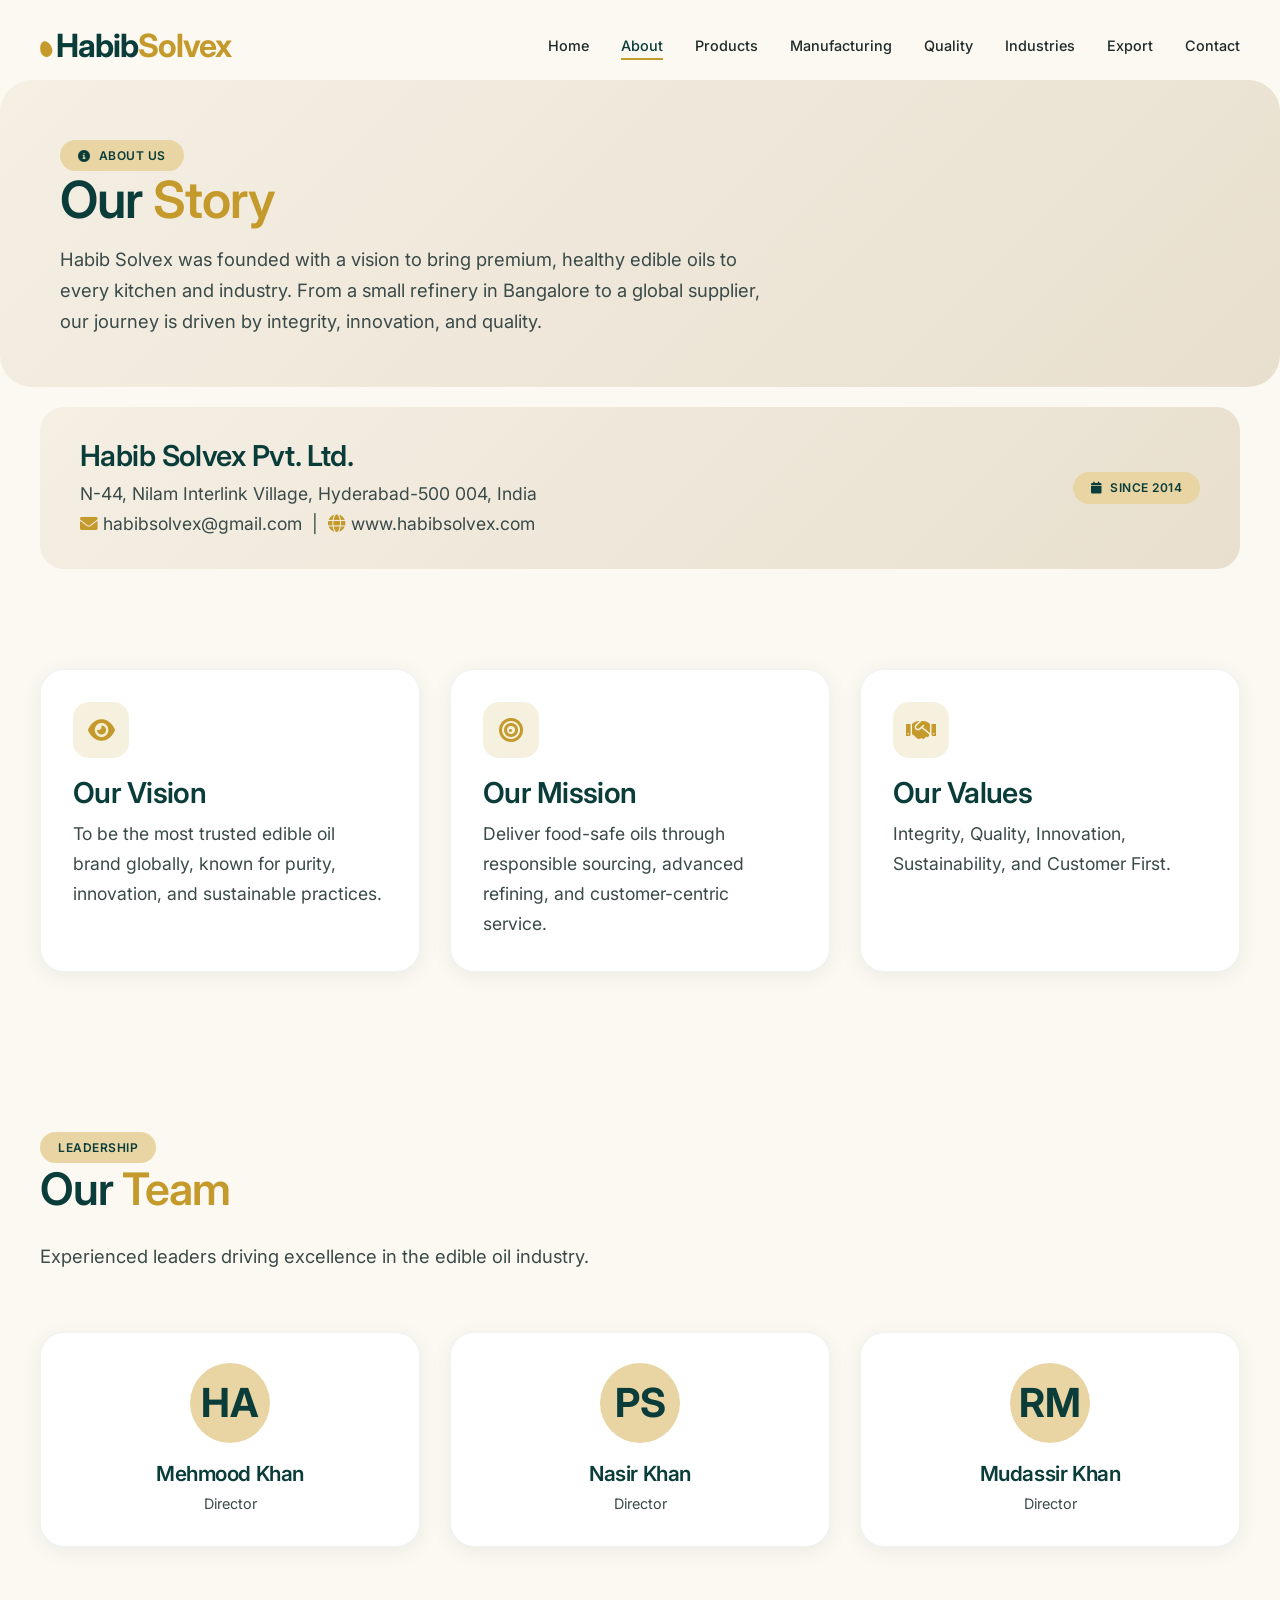
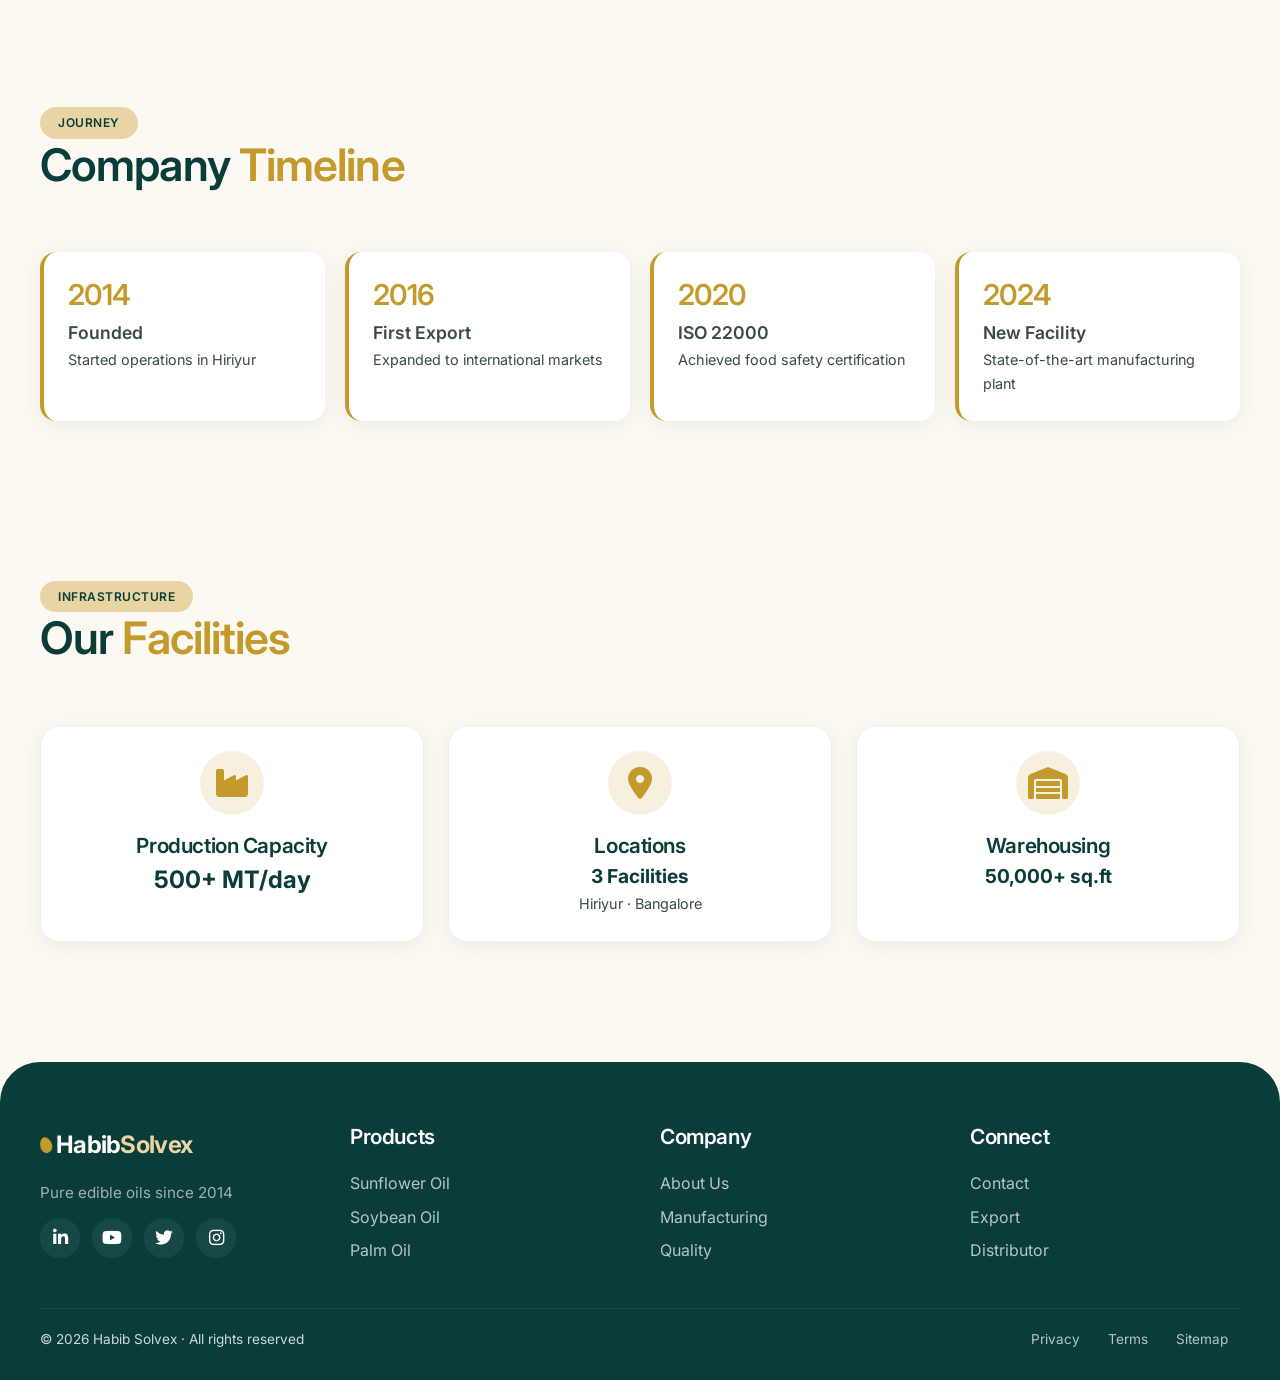
==== commit 456d7053: "Update about.html" ====
--- a/about.html
+++ b/about.html
@@ -138,7 +138,7 @@
                 <div style="background:var(--white);padding:24px;border-radius:16px;border-left:4px solid var(--golden);box-shadow:var(--shadow-soft);">
                     <h3 style="color:var(--golden);margin-bottom:4px;">2014</h3>
                     <p style="color:var(--charcoal-light);font-weight:600;">Founded</p>
-                    <p style="font-size:0.9rem;color:var(--charcoal-light);">Started operations in Bangalore</p>
+                    <p style="font-size:0.9rem;color:var(--charcoal-light);">Started operations in Hiriyur</p>
                 </div>
                 <div style="background:var(--white);padding:24px;border-radius:16px;border-left:4px solid var(--golden);box-shadow:var(--shadow-soft);">
                     <h3 style="color:var(--golden);margin-bottom:4px;">2016</h3>
@@ -180,7 +180,7 @@
                     </div>
                     <h4>Locations</h4>
                     <p style="font-size:1.2rem;font-weight:700;color:var(--deep-green);">3 Facilities</p>
-                    <p style="font-size:0.9rem;color:var(--charcoal-light);">Bangalore · Gujarat · Mumbai</p>
+                    <p style="font-size:0.9rem;color:var(--charcoal-light);">Hiriyur · Bangalore</p>
                 </div>
                 <div style="background:var(--white);padding:24px;border-radius:20px;text-align:center;border:1px solid rgba(10,61,58,0.06);box-shadow:var(--shadow-soft);">
                     <div style="width:64px;height:64px;margin:0 auto 16px;background:var(--golden-glow);border-radius:50%;display:flex;align-items:center;justify-content:center;">
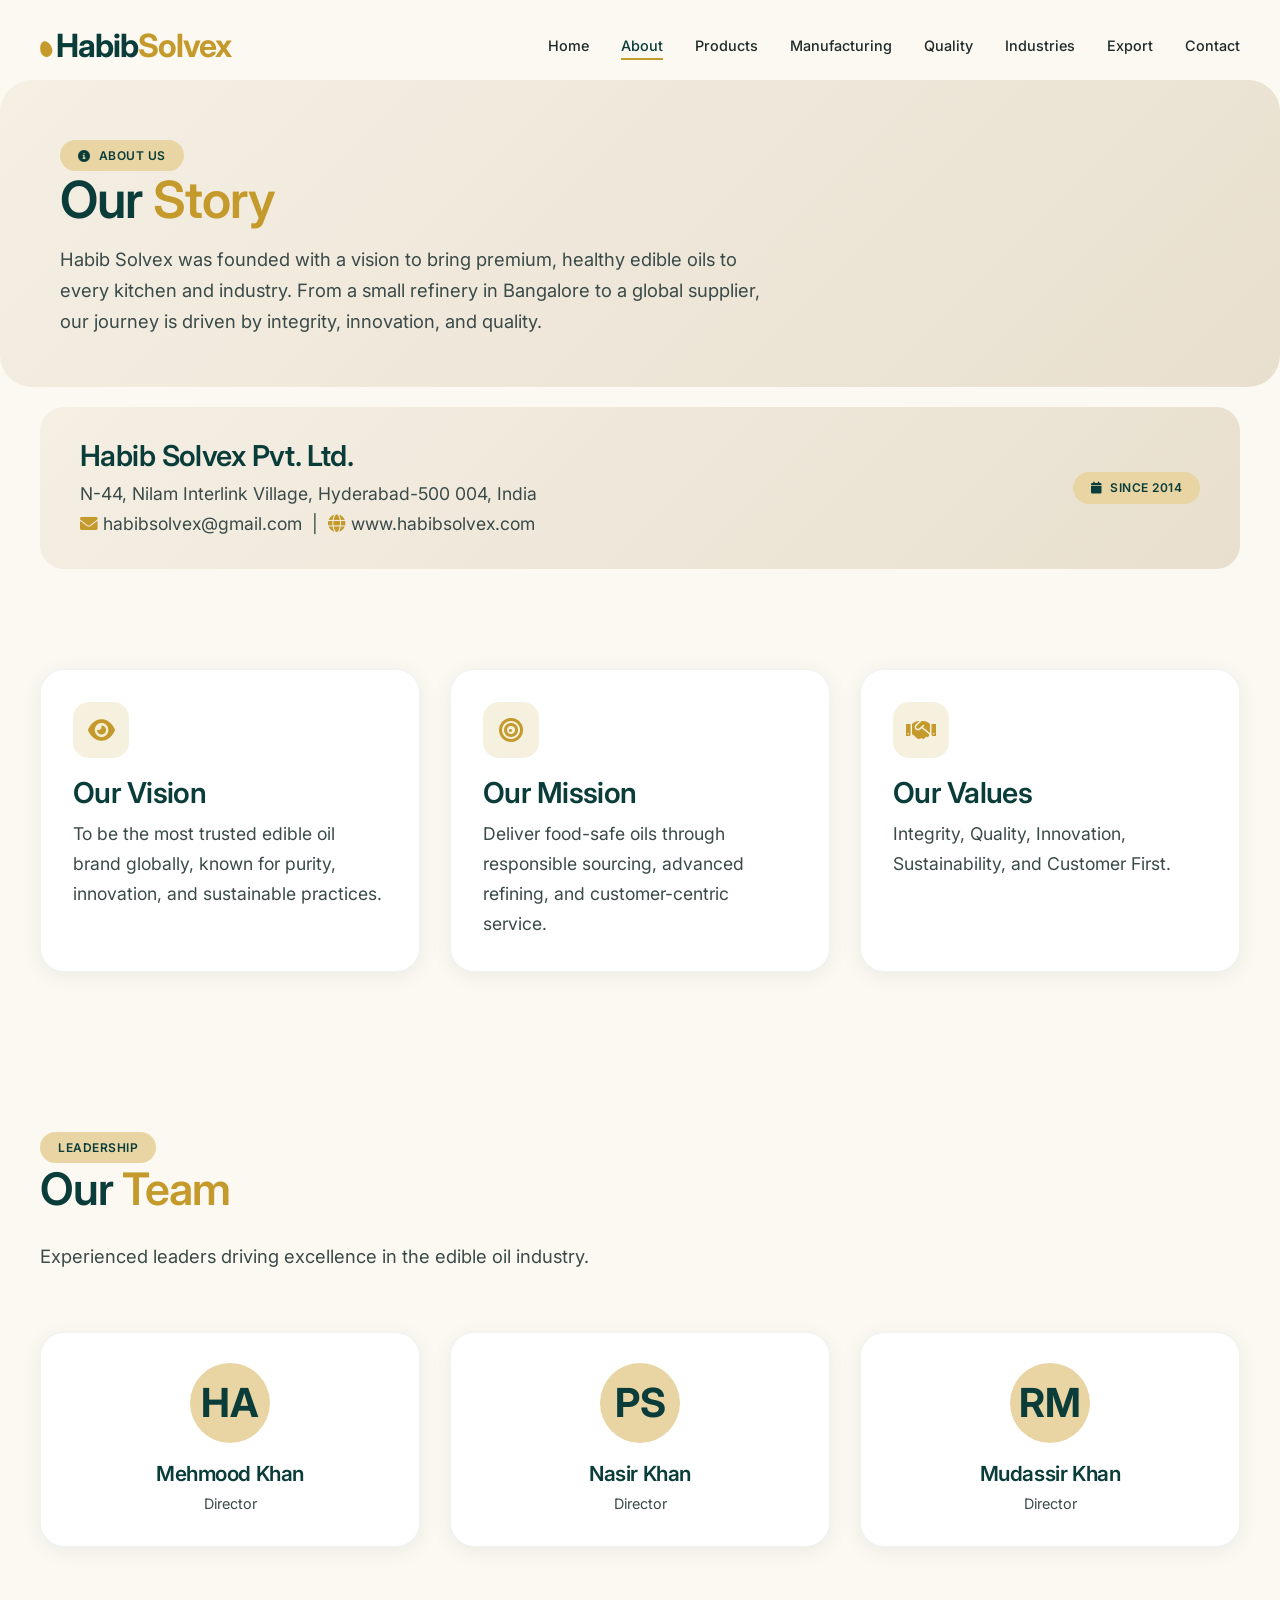
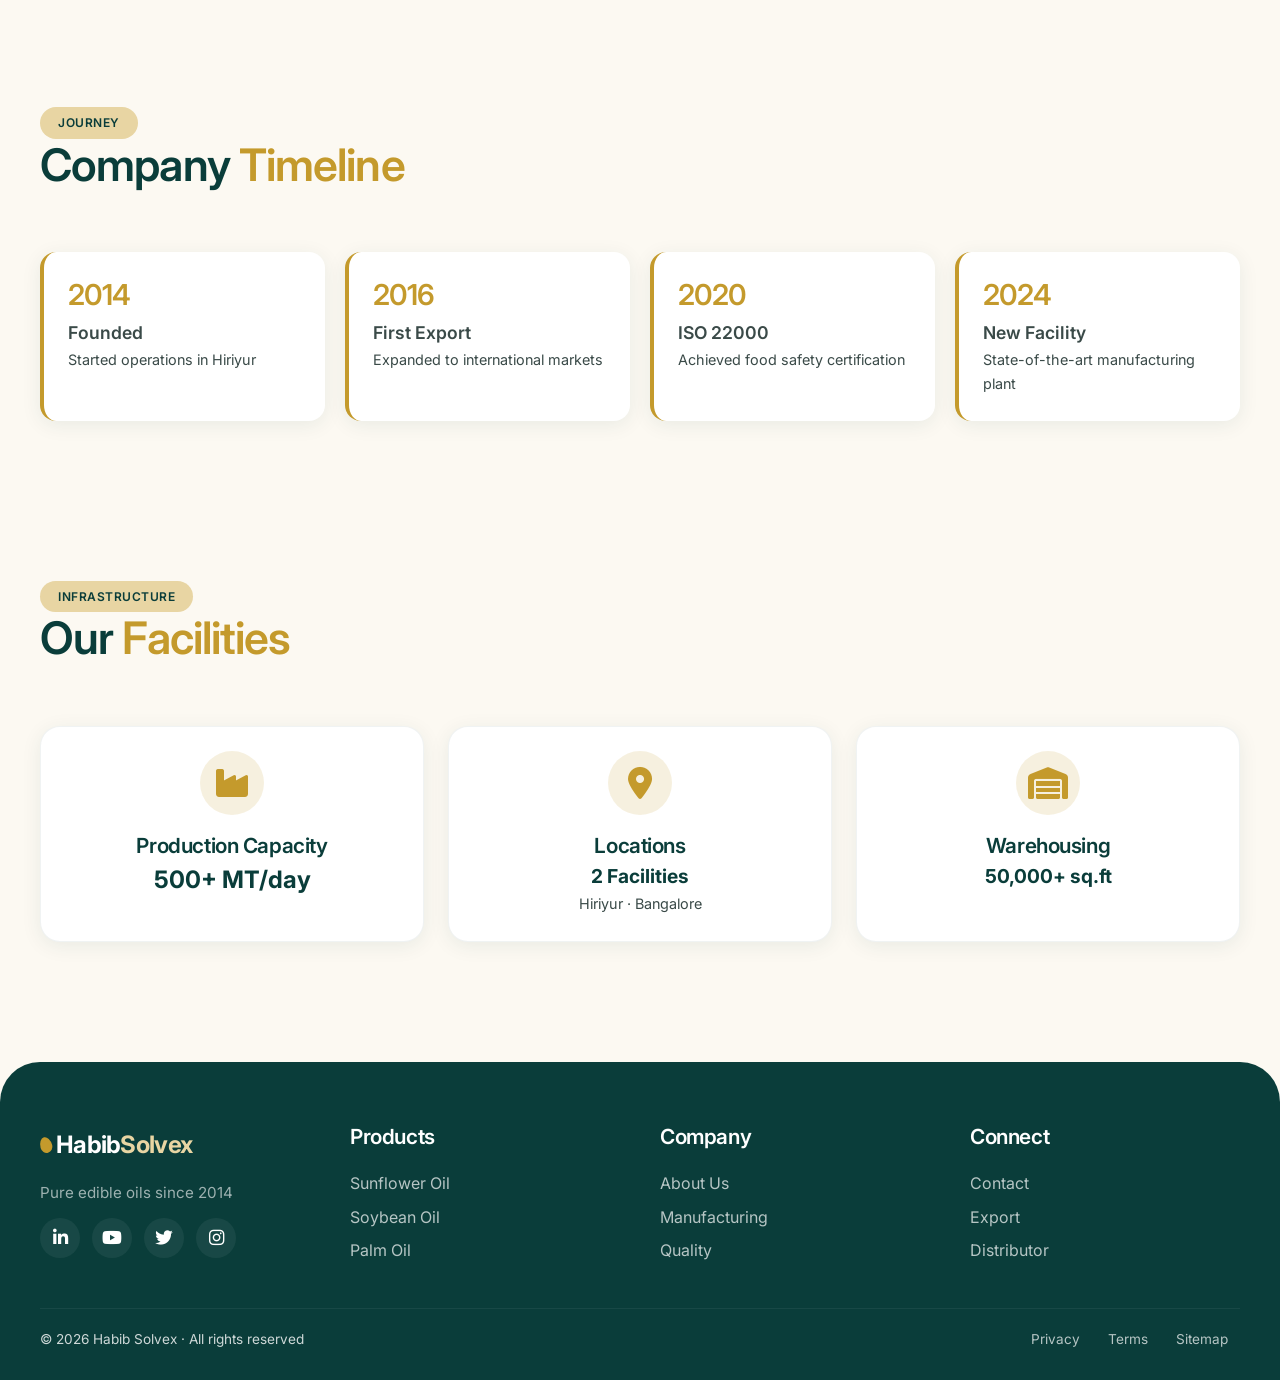
==== commit 7ae0df4d: "Update about.html" ====
--- a/about.html
+++ b/about.html
@@ -179,7 +179,7 @@
                         <i class="fas fa-map-marker-alt" style="font-size:2rem;color:var(--golden);"></i>
                     </div>
                     <h4>Locations</h4>
-                    <p style="font-size:1.2rem;font-weight:700;color:var(--deep-green);">3 Facilities</p>
+                    <p style="font-size:1.2rem;font-weight:700;color:var(--deep-green);">2 Facilities</p>
                     <p style="font-size:0.9rem;color:var(--charcoal-light);">Hiriyur · Bangalore</p>
                 </div>
                 <div style="background:var(--white);padding:24px;border-radius:20px;text-align:center;border:1px solid rgba(10,61,58,0.06);box-shadow:var(--shadow-soft);">
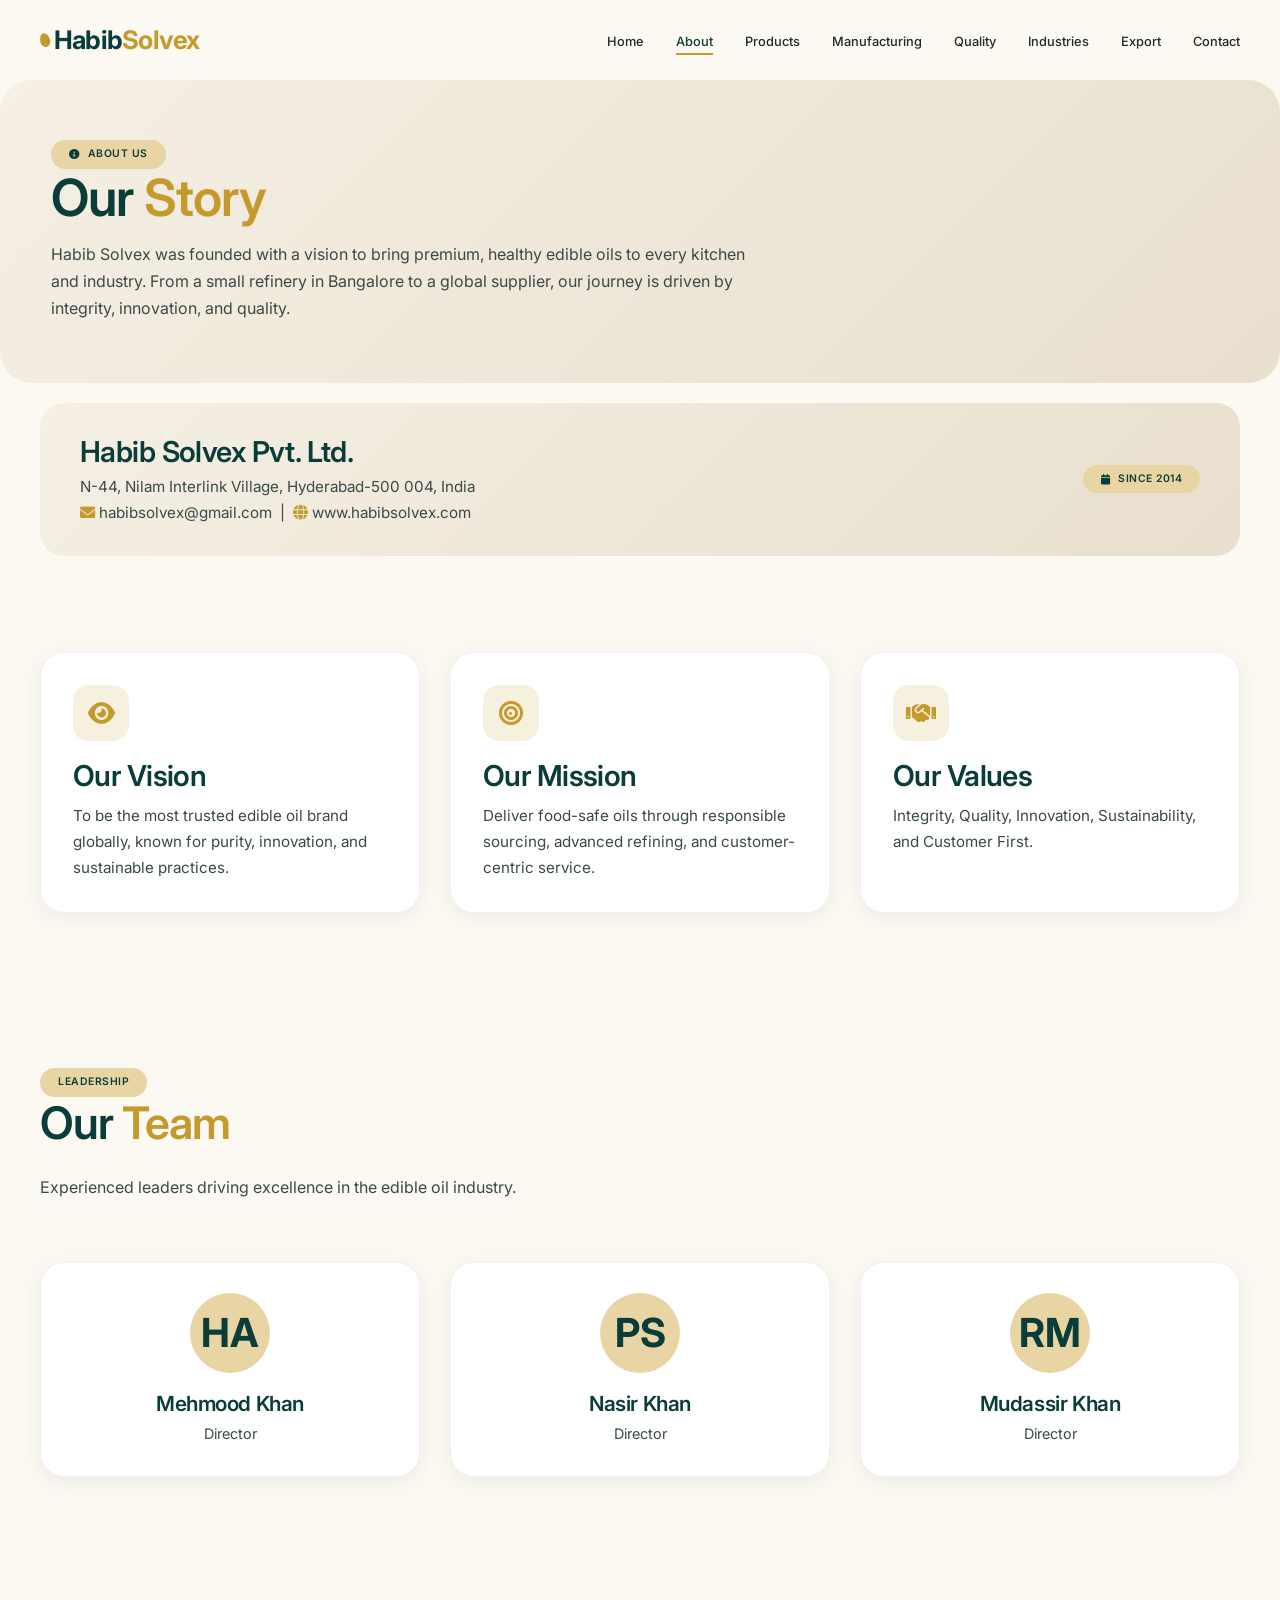
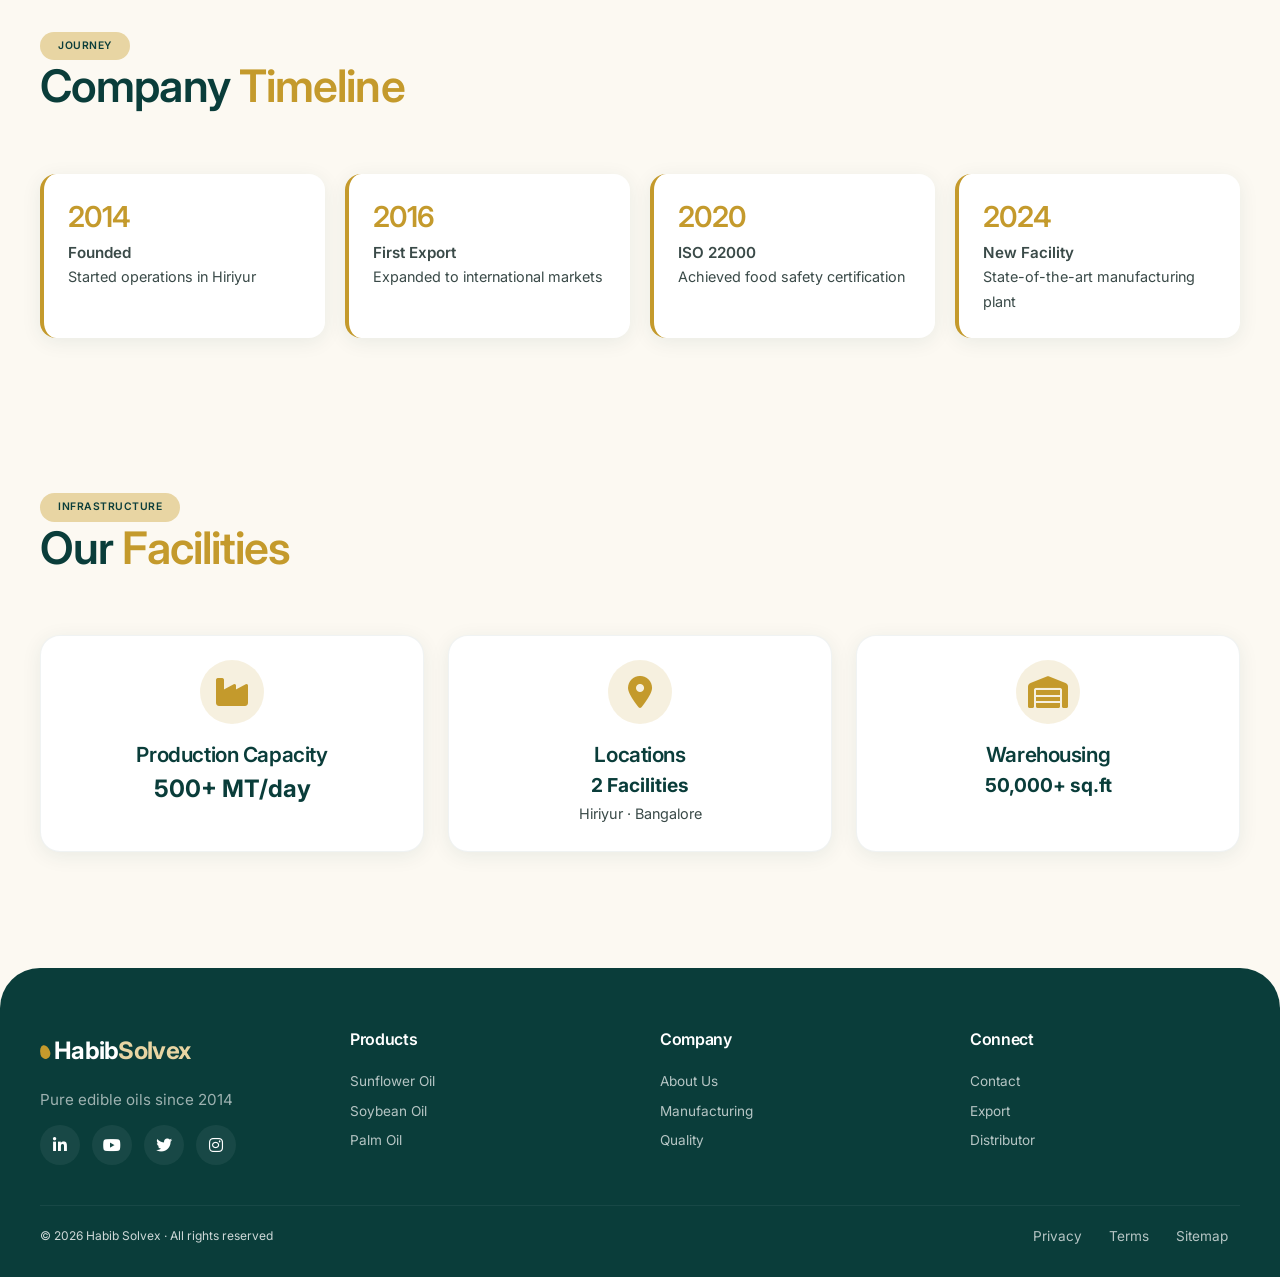
==== commit 2a1a225d: "Modify viewport meta tag in about.html Updated viewport meta tag to include maximum scale." ====
--- a/about.html
+++ b/about.html
@@ -2,7 +2,8 @@
 <html lang="en">
 <head>
     <meta charset="UTF-8">
-    <meta name="viewport" content="width=device-width, initial-scale=1.0">
+    <meta name="viewport" content="width=device-width, initial-scale=1.0, maximum-scale=5.0">
+    
     <title>About Us · Habib Solvex</title>
     
     <link rel="preconnect" href="https://fonts.googleapis.com">
--- a/css/styles.css
+++ b/css/styles.css
@@ -1,6 +1,5 @@
 /* ============================================
-   HABIB SOLVEX - PREMIUM STYLES
-   Left-Aligned Version (Matches Spring Boot)
+   HABIB SOLVEX - FULLY RESPONSIVE STYLES
    ============================================ */
 
 /* ===== ROOT VARIABLES ===== */
@@ -45,12 +44,17 @@
     box-sizing: border-box;
 }
 
+html {
+    scroll-behavior: smooth;
+}
+
 body {
     font-family: var(--font-primary);
     background: var(--cream);
     color: var(--charcoal);
     line-height: 1.6;
     -webkit-font-smoothing: antialiased;
+    overflow-x: hidden;
 }
 
 .container {
@@ -66,17 +70,17 @@
     color: var(--deep-green);
 }
 
-h1 { font-size: 3.5rem; line-height: 1.1; }
-h2 { font-size: 2.8rem; line-height: 1.2; margin-bottom: 1.5rem; }
-h3 { font-size: 1.8rem; line-height: 1.3; }
-h4 { font-size: 1.3rem; line-height: 1.4; }
+h1 { font-size: clamp(2rem, 5vw, 3.5rem); line-height: 1.1; }
+h2 { font-size: clamp(1.8rem, 4vw, 2.8rem); line-height: 1.2; margin-bottom: 1.5rem; }
+h3 { font-size: clamp(1.3rem, 2.5vw, 1.8rem); line-height: 1.3; }
+h4 { font-size: clamp(1.1rem, 1.8vw, 1.3rem); line-height: 1.4; }
 
 h2 .gold { color: var(--golden); }
 .gold { color: var(--golden); }
 
 p {
     color: var(--charcoal-light);
-    font-size: 1.1rem;
+    font-size: clamp(0.95rem, 1.1vw, 1.1rem);
     line-height: 1.7;
 }
 
@@ -84,15 +88,17 @@
 .btn {
     display: inline-flex;
     align-items: center;
+    justify-content: center;
     gap: 10px;
     padding: 14px 36px;
     border-radius: 50px;
     font-weight: 600;
-    font-size: 0.95rem;
+    font-size: clamp(0.85rem, 0.95vw, 0.95rem);
     text-decoration: none;
     transition: all 0.3s cubic-bezier(0.4, 0, 0.2, 1);
     border: 2px solid transparent;
     cursor: pointer;
+    text-align: center;
 }
 
 .btn-primary {
@@ -128,8 +134,8 @@
     transform: translateY(-3px);
 }
 
-.btn-lg { padding: 18px 48px; font-size: 1.1rem; }
-.btn-sm { padding: 10px 24px; font-size: 0.85rem; }
+.btn-lg { padding: 18px 48px; font-size: clamp(1rem, 1.1vw, 1.1rem); }
+.btn-sm { padding: 10px 24px; font-size: clamp(0.75rem, 0.85vw, 0.85rem); }
 
 /* ===== BADGE ===== */
 .badge {
@@ -139,7 +145,7 @@
     padding: 6px 18px;
     border-radius: 50px;
     font-weight: 600;
-    font-size: 0.75rem;
+    font-size: clamp(0.65rem, 0.75vw, 0.75rem);
     letter-spacing: 0.5px;
     text-transform: uppercase;
     background: var(--golden-light);
@@ -152,14 +158,14 @@
     display: flex;
     justify-content: space-between;
     align-items: center;
-    padding: 20px 0;
+    padding: 20px 40px;
     position: fixed;
     top: 0;
     left: 0;
     right: 0;
     z-index: 1000;
     transition: all 0.3s ease;
-    padding: 20px 40px;
+    background: transparent;
 }
 
 .navbar.scrolled {
@@ -180,17 +186,19 @@
 }
 
 .logo {
-    font-size: 2rem;
+    font-size: clamp(1.3rem, 2vw, 2rem);
     font-weight: 700;
     color: var(--deep-green);
     letter-spacing: -0.03em;
     text-decoration: none;
+    display: flex;
+    align-items: center;
 }
 .logo span { color: var(--golden); }
 .logo .oil-drop {
     display: inline-block;
-    width: 12px;
-    height: 16px;
+    width: 10px;
+    height: 14px;
     background: var(--golden);
     border-radius: 50% 50% 50% 50% / 60% 60% 40% 40%;
     margin-right: 4px;
@@ -199,17 +207,19 @@
 
 .nav-links {
     display: flex;
-    gap: 32px;
+    gap: clamp(16px, 2.5vw, 32px);
     list-style: none;
+    align-items: center;
 }
 .nav-links a {
     text-decoration: none;
     color: var(--charcoal);
-    font-size: 0.9rem;
+    font-size: clamp(0.8rem, 0.9vw, 0.9rem);
     font-weight: 500;
     transition: all 0.3s;
     position: relative;
     padding: 4px 0;
+    white-space: nowrap;
 }
 .nav-links a::after {
     content: '';
@@ -233,13 +243,13 @@
 .nav-actions {
     display: flex;
     align-items: center;
-    gap: 16px;
+    gap: clamp(8px, 1.2vw, 16px);
 }
 .nav-actions button {
     background: none;
     border: none;
     color: var(--charcoal);
-    font-size: 1.2rem;
+    font-size: clamp(1rem, 1.2vw, 1.2rem);
     cursor: pointer;
     transition: color 0.3s;
     padding: 8px;
@@ -251,24 +261,35 @@
     flex-direction: column;
     gap: 5px;
     cursor: pointer;
+    padding: 5px;
+    z-index: 1001;
 }
 .hamburger span {
     width: 25px;
     height: 3px;
     background: var(--charcoal);
     border-radius: 3px;
-    transition: all 0.3s;
+    transition: all 0.3s ease;
+}
+.hamburger.active span:nth-child(1) {
+    transform: rotate(45deg) translate(5px, 5px);
+}
+.hamburger.active span:nth-child(2) {
+    opacity: 0;
+}
+.hamburger.active span:nth-child(3) {
+    transform: rotate(-45deg) translate(5px, -5px);
 }
 
 /* ===== HERO ===== */
 .hero {
     background: var(--gradient-hero);
-    border-radius: 32px;
-    padding: 80px 60px;
+    border-radius: clamp(20px, 3vw, 32px);
+    padding: clamp(40px, 6vw, 80px) clamp(24px, 4vw, 60px);
     margin-top: 80px;
     display: flex;
     align-items: center;
-    gap: 60px;
+    gap: clamp(30px, 5vw, 60px);
     position: relative;
     overflow: hidden;
 }
@@ -284,38 +305,52 @@
 }
 .hero-content { flex: 1; position: relative; z-index: 1; }
 .hero-content .badge { margin-bottom: 20px; }
-.hero-content h1 { font-size: 3.8rem; color: var(--deep-green); }
+.hero-content h1 { font-size: clamp(2rem, 5vw, 3.8rem); color: var(--deep-green); }
 .hero-content h1 .gold { color: var(--golden); }
 .hero-content p {
-    font-size: 1.2rem;
+    font-size: clamp(1rem, 1.2vw, 1.2rem);
     max-width: 540px;
     margin: 24px 0 32px;
 }
-.hero-actions { display: flex; flex-wrap: wrap; gap: 16px; }
+.hero-actions { 
+    display: flex; 
+    flex-wrap: wrap; 
+    gap: clamp(10px, 1.5vw, 16px); 
+}
+.hero-actions .btn {
+    flex: 0 1 auto;
+}
 
 .hero-stats {
     display: flex;
-    gap: 48px;
+    gap: clamp(20px, 4vw, 48px);
     margin-top: 40px;
     padding-top: 32px;
     border-top: 1px solid rgba(10, 61, 58, 0.08);
+    flex-wrap: wrap;
 }
 .hero-stats .stat { text-align: left; }
 .hero-stats .stat-number {
     display: block;
-    font-size: 2.2rem;
+    font-size: clamp(1.5rem, 2.5vw, 2.2rem);
     font-weight: 700;
     color: var(--deep-green);
 }
 .hero-stats .stat-label {
-    font-size: 0.9rem;
+    font-size: clamp(0.8rem, 0.9vw, 0.9rem);
     color: var(--charcoal-light);
     font-weight: 500;
 }
 
-.hero-visual { flex: 0 0 45%; position: relative; z-index: 1; }
+.hero-visual { 
+    flex: 0 0 clamp(40%, 45%, 45%); 
+    position: relative; 
+    z-index: 1; 
+    min-width: 200px;
+}
 .hero-visual img {
     width: 100%;
+    height: auto;
     border-radius: 24px;
     box-shadow: var(--shadow-heavy);
 }
@@ -324,17 +359,19 @@
     bottom: -20px;
     left: -20px;
     background: var(--white);
-    padding: 16px 24px;
+    padding: clamp(12px, 1.5vw, 16px) clamp(16px, 2vw, 24px);
     border-radius: 16px;
     box-shadow: var(--shadow-medium);
     display: flex;
     align-items: center;
     gap: 12px;
 }
-.hero-visual .floating-badge i { color: var(--golden); font-size: 1.5rem; }
-
-/* ===== SECTIONS - LEFT ALIGNED ===== */
-.section { padding: 80px 0; }
+.hero-visual .floating-badge i { color: var(--golden); font-size: clamp(1.2rem, 1.5vw, 1.5rem); }
+.hero-visual .floating-badge strong { font-size: clamp(0.8rem, 0.9vw, 0.95rem); }
+.hero-visual .floating-badge span { font-size: clamp(0.7rem, 0.8vw, 0.8rem); }
+
+/* ===== SECTIONS ===== */
+.section { padding: clamp(40px, 6vw, 80px) 0; }
 .section-divider {
     border: none;
     height: 1px;
@@ -342,27 +379,26 @@
     margin: 0;
 }
 
-/* ===== SECTION HEADER - LEFT ALIGNED ===== */
 .section-header {
     text-align: left;
     max-width: 700px;
-    margin-bottom: 60px;
+    margin-bottom: clamp(30px, 5vw, 60px);
 }
 .section-header p {
-    font-size: 1.15rem;
+    font-size: clamp(1rem, 1.15vw, 1.15rem);
     color: var(--charcoal-light);
 }
 
 /* ===== PRODUCT GRID ===== */
 .product-grid {
     display: grid;
-    grid-template-columns: repeat(auto-fit, minmax(200px, 1fr));
-    gap: 24px;
+    grid-template-columns: repeat(auto-fit, minmax(min(100%, 200px), 1fr));
+    gap: clamp(16px, 2vw, 24px);
     margin: 40px 0;
 }
 .product-card {
     background: var(--white);
-    padding: 30px 20px;
+    padding: clamp(20px, 2.5vw, 30px) clamp(16px, 2vw, 20px);
     border-radius: 24px;
     text-align: center;
     transition: all 0.4s;
@@ -374,8 +410,8 @@
     box-shadow: var(--shadow-medium);
 }
 .product-card .icon-wrapper {
-    width: 72px;
-    height: 72px;
+    width: clamp(56px, 6vw, 72px);
+    height: clamp(56px, 6vw, 72px);
     margin: 0 auto 16px;
     background: var(--cream);
     border-radius: 50%;
@@ -388,21 +424,36 @@
     background: var(--golden-light);
     transform: scale(1.05);
 }
-.product-card .icon-wrapper i { font-size: 2.2rem; color: var(--golden); }
-.product-card h4 { color: var(--deep-green); margin-bottom: 4px; }
-.product-card p { font-size: 0.9rem; color: var(--charcoal-light); }
-.product-card .btn { margin-top: 16px; padding: 8px 24px; font-size: 0.85rem; }
+.product-card .icon-wrapper i { 
+    font-size: clamp(1.6rem, 2.2vw, 2.2rem); 
+    color: var(--golden); 
+}
+.product-card h4 { 
+    color: var(--deep-green); 
+    margin-bottom: 4px; 
+    font-size: clamp(1rem, 1.1vw, 1.1rem);
+}
+.product-card p { 
+    font-size: clamp(0.8rem, 0.9vw, 0.9rem); 
+    color: var(--charcoal-light); 
+}
+.product-card .btn { 
+    margin-top: 16px; 
+    padding: 8px 20px; 
+    font-size: clamp(0.75rem, 0.85vw, 0.85rem); 
+    width: 100%;
+}
 
 /* ===== FEATURES ===== */
 .features-grid {
     display: grid;
-    grid-template-columns: repeat(auto-fit, minmax(250px, 1fr));
-    gap: 30px;
+    grid-template-columns: repeat(auto-fit, minmax(min(100%, 250px), 1fr));
+    gap: clamp(20px, 2.5vw, 30px);
     margin: 40px 0;
 }
 .feature-card {
     background: var(--white);
-    padding: 32px;
+    padding: clamp(24px, 3vw, 32px);
     border-radius: 24px;
     border: 1px solid rgba(10, 61, 58, 0.06);
     transition: all 0.4s;
@@ -412,8 +463,8 @@
     box-shadow: var(--shadow-medium);
 }
 .feature-card .icon {
-    width: 56px;
-    height: 56px;
+    width: clamp(44px, 5vw, 56px);
+    height: clamp(44px, 5vw, 56px);
     background: var(--golden-glow);
     border-radius: 16px;
     display: flex;
@@ -421,46 +472,58 @@
     justify-content: center;
     margin-bottom: 16px;
 }
-.feature-card .icon i { font-size: 1.5rem; color: var(--golden); }
-.feature-card h4 { color: var(--deep-green); margin-bottom: 8px; }
-.feature-card p { font-size: 0.95rem; color: var(--charcoal-light); }
-
-/* ===== CERTIFICATIONS - LEFT ALIGNED ===== */
+.feature-card .icon i { font-size: clamp(1.2rem, 1.5vw, 1.5rem); color: var(--golden); }
+.feature-card h4 { 
+    color: var(--deep-green); 
+    margin-bottom: 8px; 
+    font-size: clamp(1.1rem, 1.2vw, 1.2rem);
+}
+.feature-card p { 
+    font-size: clamp(0.85rem, 0.95vw, 0.95rem); 
+    color: var(--charcoal-light); 
+}
+
+/* ===== CERTIFICATIONS ===== */
 .cert-grid {
     display: flex;
     flex-wrap: wrap;
-    gap: 20px;
+    gap: clamp(12px, 1.5vw, 20px);
     justify-content: flex-start;
 }
 .cert-item {
     background: var(--white);
-    padding: 16px 28px;
+    padding: clamp(12px, 1.5vw, 16px) clamp(20px, 2.5vw, 28px);
     border-radius: 50px;
     display: flex;
     align-items: center;
-    gap: 12px;
+    gap: 10px;
     border: 1px solid rgba(10, 61, 58, 0.06);
     transition: all 0.3s;
     box-shadow: var(--shadow-soft);
+    flex: 0 1 auto;
 }
 .cert-item:hover {
     transform: translateY(-2px);
     box-shadow: var(--shadow-medium);
     border-color: var(--golden-light);
 }
-.cert-item i { color: var(--golden); font-size: 1.3rem; }
-.cert-item span { font-weight: 500; color: var(--deep-green); }
+.cert-item i { color: var(--golden); font-size: clamp(1rem, 1.3vw, 1.3rem); }
+.cert-item span { 
+    font-weight: 500; 
+    color: var(--deep-green); 
+    font-size: clamp(0.8rem, 0.9vw, 0.9rem);
+}
 
 /* ===== TESTIMONIALS ===== */
 .testimonial-grid {
     display: grid;
-    grid-template-columns: repeat(auto-fit, minmax(300px, 1fr));
-    gap: 30px;
+    grid-template-columns: repeat(auto-fit, minmax(min(100%, 280px), 1fr));
+    gap: clamp(20px, 2.5vw, 30px);
     margin: 40px 0;
 }
 .testimonial-card {
     background: var(--white);
-    padding: 32px;
+    padding: clamp(24px, 3vw, 32px);
     border-radius: 24px;
     border: 1px solid rgba(10, 61, 58, 0.06);
     transition: all 0.3s;
@@ -468,12 +531,12 @@
 .testimonial-card:hover { box-shadow: var(--shadow-medium); }
 .testimonial-card .quote-icon {
     color: var(--golden);
-    font-size: 2rem;
+    font-size: clamp(1.5rem, 2vw, 2rem);
     opacity: 0.3;
     margin-bottom: 12px;
 }
 .testimonial-card blockquote {
-    font-size: 1.05rem;
+    font-size: clamp(0.95rem, 1.05vw, 1.05rem);
     color: var(--charcoal);
     font-style: italic;
     margin: 12px 0 20px;
@@ -485,8 +548,8 @@
     gap: 14px;
 }
 .testimonial-card .author .avatar {
-    width: 48px;
-    height: 48px;
+    width: clamp(40px, 4.5vw, 48px);
+    height: clamp(40px, 4.5vw, 48px);
     border-radius: 50%;
     background: var(--golden-light);
     display: flex;
@@ -494,43 +557,50 @@
     justify-content: center;
     font-weight: 700;
     color: var(--deep-green);
+    font-size: clamp(0.9rem, 1vw, 1rem);
 }
 .testimonial-card .author .info strong {
     display: block;
     color: var(--deep-green);
+    font-size: clamp(0.9rem, 1vw, 1rem);
 }
 .testimonial-card .author .info span {
-    font-size: 0.85rem;
+    font-size: clamp(0.75rem, 0.85vw, 0.85rem);
     color: var(--charcoal-light);
 }
 
 /* ===== CONTACT ===== */
 .contact-hero {
     background: var(--gradient-hero);
-    border-radius: 32px;
-    padding: 60px 60px 50px;
+    border-radius: clamp(20px, 3vw, 32px);
+    padding: clamp(40px, 5vw, 60px) clamp(24px, 4vw, 60px);
     margin-top: 80px;
     text-align: left;
     position: relative;
     overflow: hidden;
 }
-.contact-hero h1 { font-size: 3.2rem; color: var(--deep-green); }
-.contact-hero p { font-size: 1.15rem; color: var(--charcoal-light); max-width: 600px; margin: 16px 0 0; }
+.contact-hero h1 { font-size: clamp(2rem, 4.5vw, 3.2rem); color: var(--deep-green); }
+.contact-hero p { 
+    font-size: clamp(1rem, 1.15vw, 1.15rem); 
+    color: var(--charcoal-light); 
+    max-width: 600px; 
+    margin: 16px 0 0; 
+}
 
 .contact-grid {
     display: grid;
     grid-template-columns: 1fr 1.2fr;
-    gap: 50px;
+    gap: clamp(30px, 4vw, 50px);
     margin: 50px 0;
 }
 .contact-info {
     background: var(--white);
-    padding: 40px;
+    padding: clamp(24px, 3.5vw, 40px);
     border-radius: 24px;
     border: 1px solid rgba(10, 61, 58, 0.06);
     box-shadow: var(--shadow-soft);
 }
-.contact-info h2 { font-size: 1.8rem; margin-bottom: 8px; }
+.contact-info h2 { font-size: clamp(1.4rem, 1.8vw, 1.8rem); margin-bottom: 8px; }
 .contact-info .subtitle { color: var(--charcoal-light); margin-bottom: 30px; }
 
 .info-item {
@@ -542,23 +612,26 @@
 }
 .info-item:last-child { border-bottom: none; }
 .info-item .icon {
-    width: 48px;
-    height: 48px;
-    min-width: 48px;
+    width: clamp(40px, 4.5vw, 48px);
+    height: clamp(40px, 4.5vw, 48px);
+    min-width: clamp(40px, 4.5vw, 48px);
     background: var(--golden-glow);
     border-radius: 14px;
     display: flex;
     align-items: center;
     justify-content: center;
     color: var(--golden);
-    font-size: 1.2rem;
+    font-size: clamp(1rem, 1.2vw, 1.2rem);
 }
 .info-item .content h4 {
     color: var(--deep-green);
-    font-size: 0.9rem;
+    font-size: clamp(0.8rem, 0.9vw, 0.9rem);
     margin-bottom: 2px;
 }
-.info-item .content p { color: var(--charcoal-light); font-size: 0.95rem; }
+.info-item .content p { 
+    color: var(--charcoal-light); 
+    font-size: clamp(0.85rem, 0.95vw, 0.95rem); 
+}
 .info-item .content a {
     color: var(--deep-green);
     text-decoration: none;
@@ -569,57 +642,70 @@
 .quick-contact {
     display: grid;
     grid-template-columns: 1fr 1fr;
-    gap: 12px;
+    gap: clamp(10px, 1.2vw, 12px);
     margin-top: 24px;
+}
+.quick-contact .btn-whatsapp,
+.quick-contact .btn-phone,
+.quick-contact .btn-email,
+.quick-contact .btn-map {
+    display: inline-flex;
+    align-items: center;
+    justify-content: center;
+    gap: 10px;
+    padding: clamp(10px, 1.2vw, 12px) clamp(16px, 2vw, 20px);
+    border-radius: 50px;
+    font-weight: 600;
+    font-size: clamp(0.8rem, 0.9vw, 0.9rem);
+    text-decoration: none;
+    transition: all 0.3s;
+    border: 2px solid transparent;
+    cursor: pointer;
 }
 .quick-contact .btn-whatsapp {
     background: #25D366;
     color: white;
     border-color: #25D366;
-    display: inline-flex;
-    align-items: center;
-    justify-content: center;
-    gap: 10px;
-    padding: 12px 20px;
-    border-radius: 50px;
-    font-weight: 600;
-    font-size: 0.9rem;
-    text-decoration: none;
-    transition: all 0.3s;
 }
 .quick-contact .btn-whatsapp:hover { transform: translateY(-2px); box-shadow: 0 8px 30px rgba(37, 211, 102, 0.3); }
 .quick-contact .btn-phone {
     background: var(--deep-green);
     color: white;
     border-color: var(--deep-green);
-    display: inline-flex;
-    align-items: center;
-    justify-content: center;
-    gap: 10px;
-    padding: 12px 20px;
-    border-radius: 50px;
-    font-weight: 600;
-    font-size: 0.9rem;
-    text-decoration: none;
-    transition: all 0.3s;
 }
 .quick-contact .btn-phone:hover { transform: translateY(-2px); box-shadow: var(--shadow-medium); }
+.quick-contact .btn-email {
+    background: var(--golden);
+    color: white;
+    border-color: var(--golden);
+}
+.quick-contact .btn-email:hover { transform: translateY(-2px); box-shadow: var(--shadow-gold); }
+.quick-contact .btn-map {
+    background: transparent;
+    color: var(--deep-green);
+    border-color: var(--deep-green);
+}
+.quick-contact .btn-map:hover {
+    background: var(--deep-green);
+    color: white;
+    transform: translateY(-2px);
+}
 
 .contact-form-wrapper {
     background: var(--white);
-    padding: 40px;
+    padding: clamp(24px, 3.5vw, 40px);
     border-radius: 24px;
     border: 1px solid rgba(10, 61, 58, 0.06);
     box-shadow: var(--shadow-soft);
 }
-.contact-form-wrapper h2 { font-size: 1.8rem; margin-bottom: 8px; }
+.contact-form-wrapper h2 { font-size: clamp(1.4rem, 1.8vw, 1.8rem); margin-bottom: 8px; }
 .contact-form-wrapper .subtitle { color: var(--charcoal-light); margin-bottom: 30px; }
 
 .form-group { margin-bottom: 18px; }
 .form-group label {
     display: block;
     font-weight: 600;
-    font-size: 0.9rem;
+    font-size: clamp(0.8rem, 0.9vw, 0.9rem);
     color: var(--deep-green);
     margin-bottom: 6px;
 }
@@ -628,11 +714,11 @@
 .form-group textarea,
 .form-group select {
     width: 100%;
-    padding: 14px 18px;
+    padding: clamp(12px, 1.4vw, 14px) clamp(14px, 1.8vw, 18px);
     border: 2px solid rgba(10, 61, 58, 0.08);
     border-radius: 14px;
     font-family: var(--font-primary);
-    font-size: 1rem;
+    font-size: clamp(0.9rem, 1vw, 1rem);
     transition: all 0.3s;
     background: var(--cream);
     color: var(--charcoal);
@@ -645,47 +731,53 @@
     background: var(--white);
     box-shadow: 0 0 0 4px var(--golden-glow);
 }
-.form-group textarea { height: 120px; resize: vertical; }
+.form-group textarea { height: clamp(100px, 12vw, 120px); resize: vertical; }
 .form-row { display: grid; grid-template-columns: 1fr 1fr; gap: 18px; }
 
 /* ===== FOOTER ===== */
 .footer {
     background: var(--deep-green);
     color: rgba(255, 255, 255, 0.8);
-    padding: 60px 0 30px;
-    border-radius: 40px 40px 0 0;
+    padding: clamp(40px, 5vw, 60px) 0 clamp(20px, 3vw, 30px);
+    border-radius: clamp(20px, 4vw, 40px) clamp(20px, 4vw, 40px) 0 0;
     margin-top: 40px;
 }
 .footer-grid {
     display: grid;
-    grid-template-columns: repeat(auto-fit, minmax(180px, 1fr));
-    gap: 40px;
+    grid-template-columns: repeat(auto-fit, minmax(min(100%, 150px), 1fr));
+    gap: clamp(30px, 4vw, 40px);
     margin-bottom: 40px;
 }
-.footer h4 { color: var(--white); margin-bottom: 16px; }
+.footer h4 { 
+    color: var(--white); 
+    margin-bottom: 16px; 
+    font-size: clamp(1rem, 1.1vw, 1.1rem);
+}
 .footer a {
     color: rgba(255, 255, 255, 0.7);
     text-decoration: none;
     display: block;
     padding: 4px 0;
     transition: color 0.3s;
+    font-size: clamp(0.85rem, 0.9vw, 0.95rem);
 }
 .footer a:hover { color: var(--golden-light); }
 .footer .social-links {
     display: flex;
     gap: 12px;
     margin-top: 12px;
+    flex-wrap: wrap;
 }
 .footer .social-links a {
-    width: 40px;
-    height: 40px;
+    width: clamp(36px, 4vw, 40px);
+    height: clamp(36px, 4vw, 40px);
     background: rgba(255, 255, 255, 0.06);
     border-radius: 50%;
     display: flex;
     align-items: center;
     justify-content: center;
     transition: all 0.3s;
-    font-size: 1.1rem;
+    font-size: clamp(1rem, 1.1vw, 1.1rem);
     color: var(--white);
 }
 .footer .social-links a:hover {
@@ -699,18 +791,20 @@
     display: flex;
     justify-content: space-between;
     flex-wrap: wrap;
-    font-size: 0.85rem;
+    font-size: clamp(0.75rem, 0.85vw, 0.85rem);
+    gap: 10px;
 }
 .footer-bottom a { display: inline; padding: 0 12px; }
 
 /* ===== ALERTS ===== */
 .alert {
-    padding: 16px 24px;
+    padding: clamp(12px, 1.5vw, 16px) clamp(16px, 2vw, 24px);
     border-radius: 16px;
     margin-bottom: 24px;
     display: none;
     align-items: center;
     gap: 12px;
+    font-size: clamp(0.9rem, 1vw, 1rem);
 }
 .alert.show { display: flex; }
 .alert-success {
@@ -718,18 +812,18 @@
     border: 1px solid #c3e6cb;
     color: #155724;
 }
-.alert-success i { color: #28a745; font-size: 1.3rem; }
+.alert-success i { color: #28a745; font-size: clamp(1.1rem, 1.3vw, 1.3rem); }
 .alert-error {
     background: #f8d7da;
     border: 1px solid #f5c6cb;
     color: #721c24;
 }
-.alert-error i { color: #dc3545; font-size: 1.3rem; }
+.alert-error i { color: #dc3545; font-size: clamp(1.1rem, 1.3vw, 1.3rem); }
 .alert .close-btn {
     margin-left: auto;
     cursor: pointer;
     font-weight: 700;
-    font-size: 1.2rem;
+    font-size: clamp(1rem, 1.2vw, 1.2rem);
     background: none;
     border: none;
     opacity: 0.6;
@@ -737,59 +831,346 @@
 }
 .alert .close-btn:hover { opacity: 1; }
 
-/* ===== RESPONSIVE ===== */
+/* ===== IMAGE GALLERY ===== */
+.image-gallery-grid {
+    display: grid;
+    grid-template-columns: repeat(auto-fit, minmax(min(100%, 280px), 1fr));
+    gap: clamp(16px, 2vw, 24px);
+}
+.image-gallery-grid img {
+    width: 100%;
+    height: clamp(200px, 25vw, 250px);
+    object-fit: cover;
+    border-radius: 20px;
+    box-shadow: var(--shadow-medium);
+}
+
+/* ===== CTA BANNER ===== */
+.cta-banner {
+    background: var(--gradient-hero);
+    border-radius: clamp(20px, 3vw, 32px);
+    padding: clamp(30px, 5vw, 60px);
+    text-align: left;
+}
+.cta-banner h2 {
+    font-size: clamp(1.5rem, 3vw, 2.2rem);
+    color: var(--deep-green);
+}
+.cta-banner p {
+    max-width: 600px;
+    margin: 16px 0 0;
+    color: var(--charcoal-light);
+}
+
+/* ============================================
+   RESPONSIVE BREAKPOINTS
+   ============================================ */
+
+/* ===== TABLETS AND SMALL LAPTOPS ===== */
 @media (max-width: 1024px) {
+    .hero {
+        flex-direction: column;
+        text-align: center;
+        padding: clamp(40px, 5vw, 60px) clamp(24px, 3vw, 40px);
+    }
+    .hero-content p { margin: 20px auto 28px; }
+    .hero-actions { justify-content: center; }
+    .hero-stats { justify-content: center; }
+    .hero-stats .stat { text-align: center; }
+    .hero-visual { flex: 1; width: 100%; }
+    
     .contact-grid { grid-template-columns: 1fr; }
-    .hero { padding: 60px 40px; }
-    .hero-content h1 { font-size: 3rem; }
-}
-
+    
+    .section-header { text-align: center; }
+    
+    .contact-hero { text-align: center; }
+    .contact-hero p { margin: 16px auto 0; }
+    
+    .hero-visual .floating-badge {
+        bottom: -10px;
+        left: 50%;
+        transform: translateX(-50%);
+    }
+    
+    .navbar { padding: 15px 24px; }
+    .navbar .container { flex-wrap: wrap; }
+}
+
+/* ===== MOBILE PHONES ===== */
 @media (max-width: 768px) {
     .container { padding: 0 20px; }
-    h1 { font-size: 2.5rem; }
-    h2 { font-size: 2rem; }
-    
-    .hero {
-        flex-direction: column;
-        padding: 40px 24px;
-        margin-top: 70px;
-    }
-    .hero-content h1 { font-size: 2.4rem; }
-    .hero-stats { gap: 24px; flex-wrap: wrap; }
-    .hero-visual { flex: 1; width: 100%; }
+    
+    .navbar { padding: 12px 16px; }
+    .navbar.scrolled { padding: 10px 16px; }
     
     .nav-links {
         display: none;
         flex-direction: column;
         background: var(--cream);
         position: absolute;
-        top: 70px;
+        top: 60px;
         left: 0;
         right: 0;
         padding: 20px;
         box-shadow: var(--shadow-medium);
         border-radius: 0 0 20px 20px;
-    }
-    .nav-links.open { display: flex; }
+        gap: 12px;
+        width: 100%;
+    }
+    .nav-links.open { 
+        display: flex; 
+        animation: slideDown 0.3s ease;
+    }
+    .nav-links a { 
+        padding: 10px 0; 
+        font-size: 1rem;
+        width: 100%;
+        border-bottom: 1px solid rgba(10, 61, 58, 0.06);
+    }
+    .nav-links a::after { display: none; }
+    
     .hamburger { display: flex; }
     
-    .form-row { grid-template-columns: 1fr; }
-    .quick-contact { grid-template-columns: 1fr; }
-    .product-grid { grid-template-columns: 1fr 1fr; }
-    
-    .contact-hero { padding: 40px 24px; margin-top: 70px; }
-    .contact-hero h1 { font-size: 2.2rem; }
-    .contact-info, .contact-form-wrapper { padding: 24px; }
-    
-    .footer-grid { grid-template-columns: 1fr 1fr; }
-    
-    .cert-grid { justify-content: flex-start; }
-    
-    .section-header { text-align: left; }
-}
-
+    .nav-actions button { 
+        font-size: 1rem; 
+        padding: 4px;
+    }
+    .nav-actions .badge { display: none; }
+    
+    .hero { 
+        padding: 30px 20px; 
+        margin-top: 70px;
+        border-radius: 16px;
+    }
+    .hero-content h1 { font-size: 1.8rem; }
+    .hero-content p { font-size: 0.95rem; }
+    .hero-actions .btn { 
+        width: 100%; 
+        justify-content: center;
+        padding: 12px 20px;
+        font-size: 0.9rem;
+    }
+    .hero-stats { 
+        gap: 16px; 
+        justify-content: center;
+        flex-wrap: wrap;
+    }
+    .hero-stats .stat-number { font-size: 1.3rem; }
+    
+    .hero-visual .floating-badge {
+        position: relative;
+        bottom: auto;
+        left: auto;
+        transform: none;
+        margin-top: 16px;
+        justify-content: center;
+        flex-wrap: wrap;
+        padding: 12px 16px;
+    }
+    
+    .product-grid { 
+        grid-template-columns: repeat(2, 1fr); 
+        gap: 12px;
+    }
+    .product-card { padding: 16px 12px; }
+    .product-card .icon-wrapper { 
+        width: 48px; 
+        height: 48px; 
+        margin-bottom: 10px;
+    }
+    .product-card .icon-wrapper i { font-size: 1.3rem; }
+    .product-card h4 { font-size: 0.9rem; }
+    .product-card p { font-size: 0.75rem; }
+    .product-card .btn { 
+        padding: 6px 12px; 
+        font-size: 0.7rem;
+        width: 100%;
+    }
+    
+    .features-grid { 
+        grid-template-columns: 1fr; 
+        gap: 16px;
+    }
+    .feature-card { padding: 20px; }
+    
+    .cert-grid { 
+        justify-content: center; 
+        gap: 10px;
+    }
+    .cert-item { 
+        padding: 10px 16px; 
+        font-size: 0.75rem;
+        flex: 1 1 auto;
+        min-width: calc(50% - 10px);
+        justify-content: center;
+    }
+    
+    .testimonial-grid { grid-template-columns: 1fr; }
+    
+    .contact-hero { 
+        padding: 30px 20px; 
+        margin-top: 70px;
+        border-radius: 16px;
+    }
+    .contact-hero h1 { font-size: 1.8rem; }
+    
+    .contact-info, .contact-form-wrapper { padding: 20px; }
+    
+    .form-row { grid-template-columns: 1fr; gap: 0; }
+    
+    .quick-contact { 
+        grid-template-columns: 1fr; 
+        gap: 10px;
+    }
+    .quick-contact .btn-whatsapp,
+    .quick-contact .btn-phone,
+    .quick-contact .btn-email,
+    .quick-contact .btn-map {
+        width: 100%;
+        justify-content: center;
+    }
+    
+    .footer-grid { 
+        grid-template-columns: 1fr 1fr; 
+        gap: 24px;
+    }
+    .footer-bottom { 
+        flex-direction: column; 
+        text-align: center; 
+        gap: 8px;
+    }
+    .footer-bottom div { 
+        display: flex; 
+        flex-wrap: wrap; 
+        justify-content: center; 
+    }
+    
+    .section { padding: 30px 0; }
+    .section-header { margin-bottom: 30px; }
+    
+    .image-gallery-grid { 
+        grid-template-columns: 1fr 1fr; 
+        gap: 12px;
+    }
+    .image-gallery-grid img { height: 160px; }
+    
+    .cta-banner { 
+        padding: 24px 20px; 
+        text-align: center;
+    }
+    .cta-banner p { margin: 12px auto 0; }
+    
+    .contact-grid { margin: 30px 0; }
+    
+    .btn-lg { 
+        padding: 14px 28px; 
+        font-size: 0.9rem;
+    }
+    .btn { 
+        padding: 12px 24px; 
+        font-size: 0.85rem;
+    }
+}
+
+/* ===== VERY SMALL PHONES (320px - 480px) ===== */
 @media (max-width: 480px) {
-    .hero-content h1 { font-size: 2rem; }
-    .hero-actions .btn { width: 100%; justify-content: center; }
-    .product-grid { grid-template-columns: 1fr 1fr; }
-}+    .container { padding: 0 16px; }
+    
+    .hero { padding: 24px 16px; }
+    .hero-content h1 { font-size: 1.5rem; }
+    .hero-content p { font-size: 0.85rem; }
+    
+    .product-grid { 
+        grid-template-columns: 1fr 1fr; 
+        gap: 10px;
+    }
+    .product-card { padding: 12px 10px; }
+    .product-card .icon-wrapper { 
+        width: 40px; 
+        height: 40px; 
+    }
+    .product-card .icon-wrapper i { font-size: 1.1rem; }
+    .product-card h4 { font-size: 0.8rem; }
+    .product-card p { font-size: 0.7rem; }
+    .product-card .btn { 
+        padding: 4px 10px; 
+        font-size: 0.65rem;
+    }
+    
+    .cert-item { 
+        min-width: 100%; 
+        justify-content: center;
+        padding: 8px 14px;
+    }
+    .cert-item i { font-size: 0.9rem; }
+    .cert-item span { font-size: 0.7rem; }
+    
+    .footer-grid { 
+        grid-template-columns: 1fr; 
+        text-align: center;
+        gap: 20px;
+    }
+    .footer .social-links { justify-content: center; }
+    
+    .image-gallery-grid { 
+        grid-template-columns: 1fr; 
+        gap: 10px;
+    }
+    .image-gallery-grid img { height: 140px; }
+    
+    .contact-hero h1 { font-size: 1.5rem; }
+    
+    .badge { 
+        font-size: 0.6rem; 
+        padding: 4px 12px;
+    }
+    
+    .logo { font-size: 1.1rem; }
+    .logo .oil-drop { 
+        width: 8px; 
+        height: 12px; 
+    }
+    
+    .info-item { 
+        flex-direction: column; 
+        align-items: center; 
+        text-align: center;
+        gap: 8px;
+    }
+    .info-item .icon { 
+        width: 36px; 
+        height: 36px; 
+        min-width: 36px;
+    }
+    .info-item .icon i { font-size: 0.9rem; }
+}
+
+/* ===== ANIMATIONS ===== */
+@keyframes slideDown {
+    from {
+        opacity: 0;
+        transform: translateY(-10px);
+    }
+    to {
+        opacity: 1;
+        transform: translateY(0);
+    }
+}
+
+@keyframes fadeIn {
+    from { opacity: 0; transform: translateY(20px); }
+    to { opacity: 1; transform: translateY(0); }
+}
+
+/* ===== UTILITY CLASSES ===== */
+.text-center { text-align: center; }
+.text-left { text-align: left; }
+.text-right { text-align: right; }
+
+.hide-mobile { display: block; }
+.show-mobile { display: none; }
+
+@media (max-width: 768px) {
+    .hide-mobile { display: none; }
+    .show-mobile { display: block; }
+}
